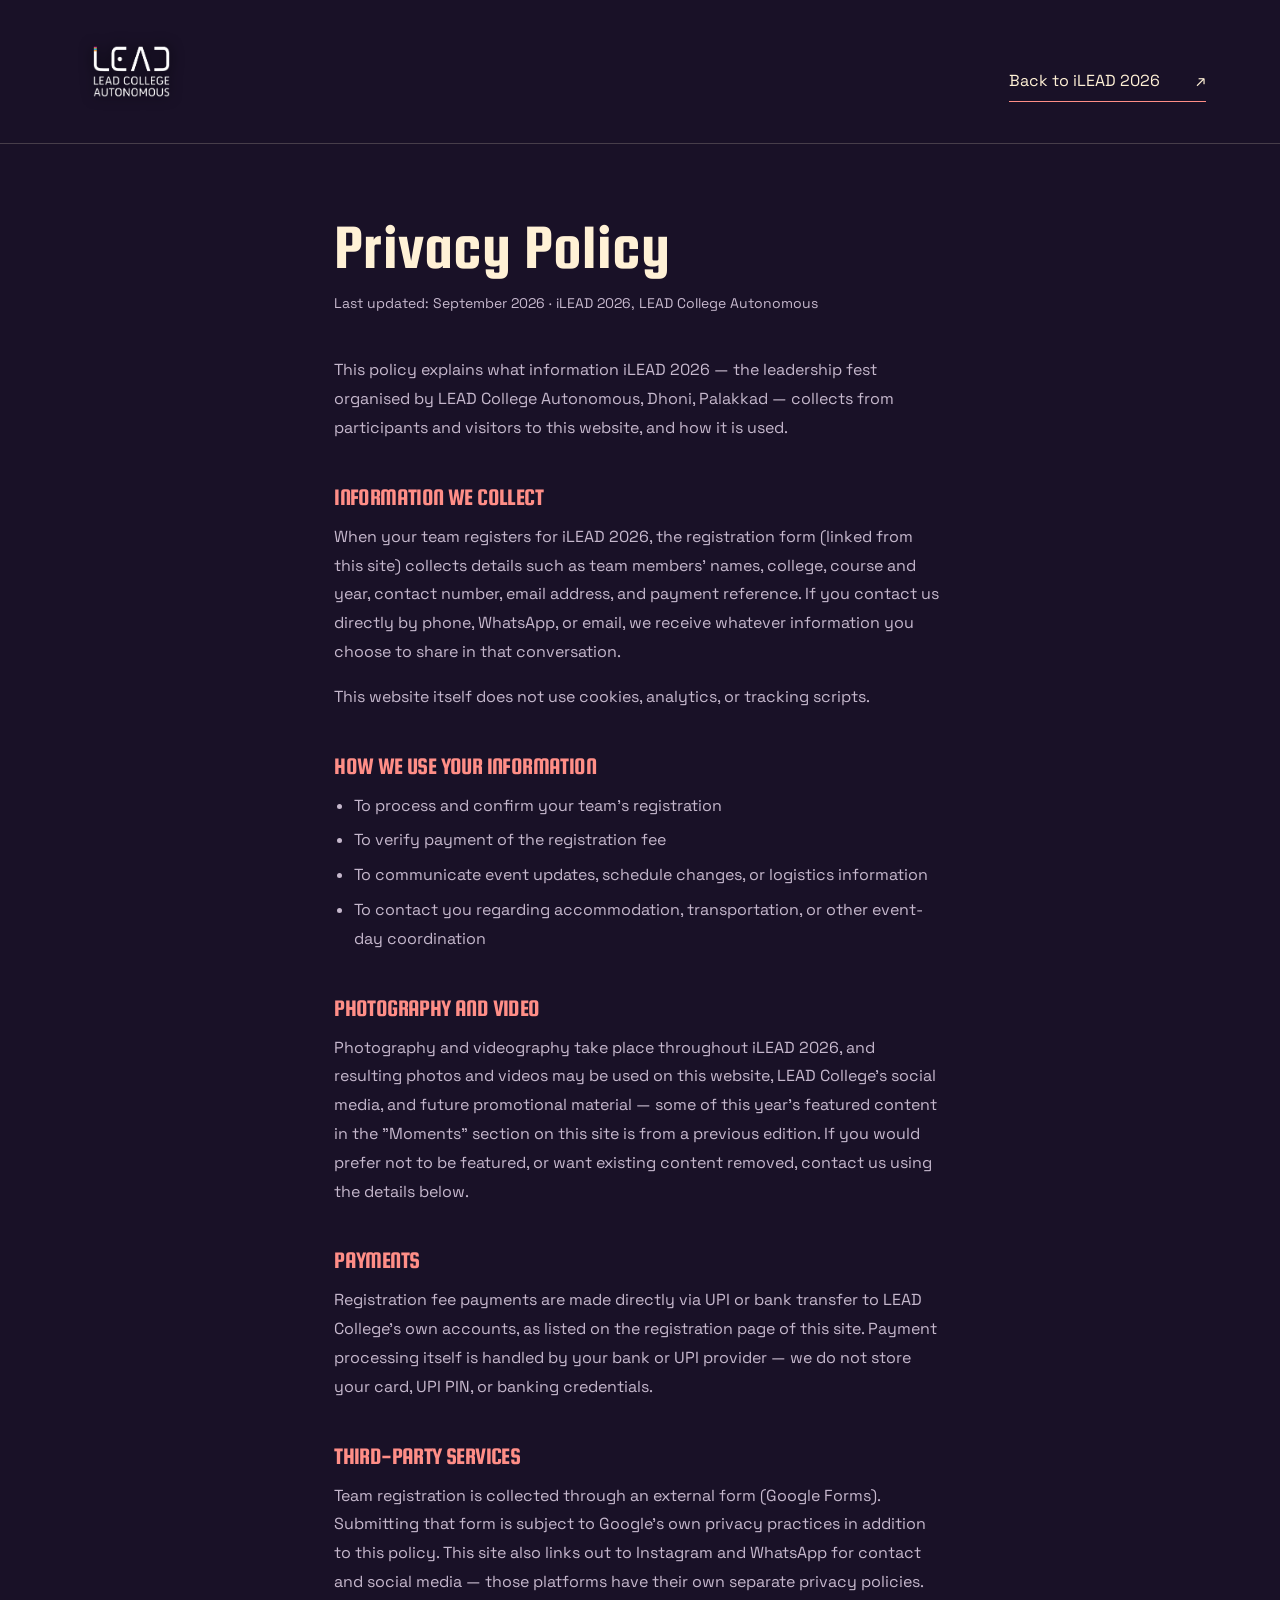
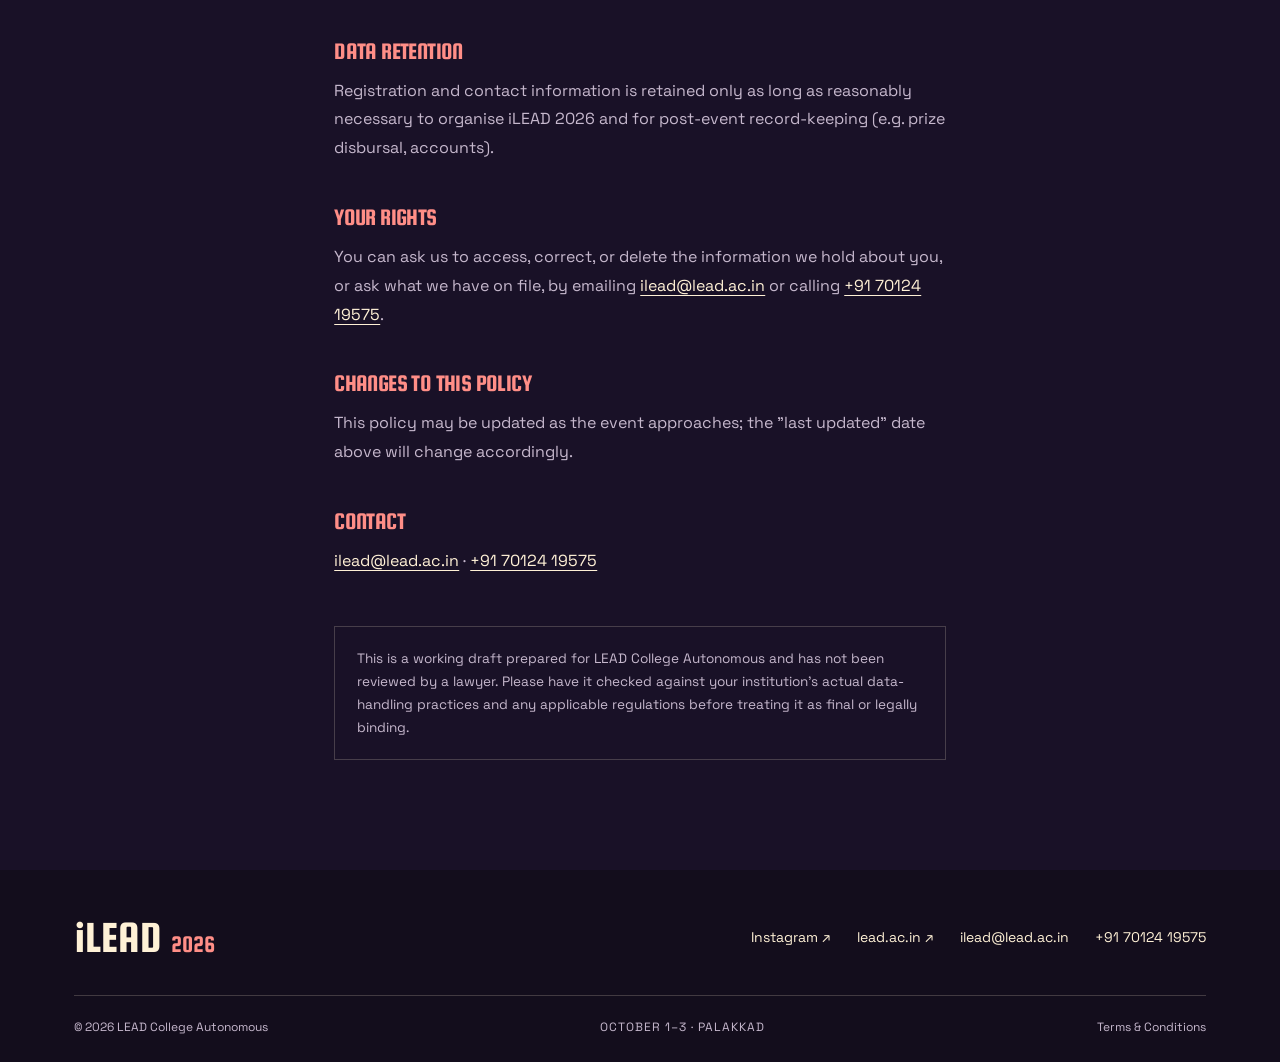
==== privacy-policy.html @ d2811724 "Update site 2026-09-20T08:33:26Z" ====
<!doctype html>
<html lang="en">
<head>
  <meta charset="utf-8">
  <meta name="viewport" content="width=device-width, initial-scale=1">
  <meta name="theme-color" content="#191127">
  <title>Privacy Policy — iLEAD 2026</title>
  <meta name="description" content="Privacy policy for iLEAD 2026, LEAD College Autonomous's leadership fest, October 1–3, 2026.">
  <link rel="icon" type="image/svg+xml" href="data:image/svg+xml,%3Csvg xmlns='http://www.w3.org/2000/svg' viewBox='0 0 64 64'%3E%3Crect width='64' height='64' rx='14' fill='%23191127'/%3E%3Cpath d='M26 26h12v29H26z' fill='%23fff2d6'/%3E%3Ccircle cx='32' cy='15' r='7' fill='%23ff857d'/%3E%3C/svg%3E">
  <link rel="stylesheet" href="styles.css">
</head>
<body>
  <a class="skip-link" href="#main">Skip to content</a>
  <header class="legal-header">
    <a class="college-logo" href="index.html" aria-label="LEAD College Autonomous — back to iLEAD 2026"><img src="assets/lead-white.png" alt="LEAD College Autonomous" width="579" height="449"></a>
    <a class="text-link" href="index.html">Back to iLEAD 2026 <span aria-hidden="true">↗</span></a>
  </header>
  <main id="main" class="legal">
    <h1>Privacy Policy</h1>
    <p class="legal-updated">Last updated: September 2026 · iLEAD 2026, LEAD College Autonomous</p>

    <p>This policy explains what information iLEAD 2026 — the leadership fest organised by LEAD College Autonomous, Dhoni, Palakkad — collects from participants and visitors to this website, and how it is used.</p>

    <h2>Information we collect</h2>
    <p>When your team registers for iLEAD 2026, the registration form (linked from this site) collects details such as team members' names, college, course and year, contact number, email address, and payment reference. If you contact us directly by phone, WhatsApp, or email, we receive whatever information you choose to share in that conversation.</p>
    <p>This website itself does not use cookies, analytics, or tracking scripts.</p>

    <h2>How we use your information</h2>
    <ul>
      <li>To process and confirm your team's registration</li>
      <li>To verify payment of the registration fee</li>
      <li>To communicate event updates, schedule changes, or logistics information</li>
      <li>To contact you regarding accommodation, transportation, or other event-day coordination</li>
    </ul>

    <h2>Photography and video</h2>
    <p>Photography and videography take place throughout iLEAD 2026, and resulting photos and videos may be used on this website, LEAD College's social media, and future promotional material — some of this year's featured content in the "Moments" section on this site is from a previous edition. If you would prefer not to be featured, or want existing content removed, contact us using the details below.</p>

    <h2>Payments</h2>
    <p>Registration fee payments are made directly via UPI or bank transfer to LEAD College's own accounts, as listed on the registration page of this site. Payment processing itself is handled by your bank or UPI provider — we do not store your card, UPI PIN, or banking credentials.</p>

    <h2>Third-party services</h2>
    <p>Team registration is collected through an external form (Google Forms). Submitting that form is subject to Google's own privacy practices in addition to this policy. This site also links out to Instagram and WhatsApp for contact and social media — those platforms have their own separate privacy policies.</p>

    <h2>Data retention</h2>
    <p>Registration and contact information is retained only as long as reasonably necessary to organise iLEAD 2026 and for post-event record-keeping (e.g. prize disbursal, accounts).</p>

    <h2>Your rights</h2>
    <p>You can ask us to access, correct, or delete the information we hold about you, or ask what we have on file, by emailing <a href="mailto:ilead@lead.ac.in">ilead@lead.ac.in</a> or calling <a href="tel:+917012419575">+91 70124 19575</a>.</p>

    <h2>Changes to this policy</h2>
    <p>This policy may be updated as the event approaches; the "last updated" date above will change accordingly.</p>

    <h2>Contact</h2>
    <p><a href="mailto:ilead@lead.ac.in">ilead@lead.ac.in</a> · <a href="tel:+917012419575">+91 70124 19575</a></p>

    <div class="legal-note">This is a working draft prepared for LEAD College Autonomous and has not been reviewed by a lawyer. Please have it checked against your institution's actual data-handling practices and any applicable regulations before treating it as final or legally binding.</div>
  </main>
  <footer class="footer"><div class="footer-top"><a href="index.html" class="footer-wordmark" aria-label="iLEAD back to home">iLEAD <span>2026</span></a><div><a href="https://www.instagram.com/lead_college_official?stkn=MWVzd3Bpbml3MWpnZA==" target="_blank" rel="noopener noreferrer">Instagram ↗</a><a href="https://lead.ac.in" target="_blank" rel="noopener noreferrer">lead.ac.in ↗</a><a href="mailto:ilead@lead.ac.in">ilead@lead.ac.in</a><a href="tel:+917012419575">+91 70124 19575</a></div></div><div class="footer-bottom"><span>© 2026 LEAD College Autonomous</span><span>OCTOBER 1–3 · PALAKKAD</span><a href="terms.html">Terms &amp; Conditions</a></div></footer>
</body>
</html>
---- styles.css ----
@font-face{font-family:'Squada One';src:url('assets/squada-one.woff') format('woff');font-weight:400;font-style:normal;font-display:swap}
@font-face{font-family:'Space Grotesk';src:url('assets/space-grotesk-400.woff') format('woff');font-weight:400 500;font-style:normal;font-display:swap}
@font-face{font-family:'Space Grotesk';src:url('assets/space-grotesk-700.woff') format('woff');font-weight:600 700;font-style:normal;font-display:swap}
:root{--ink:#191127;--dark:#17101f;--cream:#fff1d6;--coral:#ff8e87;--pink:#f57bb5;--muted:#c6b8cd;--line:rgba(255,241,214,.2);--heading:'Squada One','Arial Narrow',sans-serif;--body:'Space Grotesk',Arial,sans-serif}
*{box-sizing:border-box}html{scroll-behavior:smooth;scroll-padding-top:110px}body{margin:0;background:var(--ink);color:var(--cream);font-family:var(--body);font-size:1rem;line-height:1.55}a{color:inherit;text-decoration:none}button{font:inherit}a,button{-webkit-tap-highlight-color:transparent}button,a{touch-action:manipulation}img{display:block;max-width:100%;height:auto}h1,h2,h3,p,figure{margin:0}h2,h3{font-family:var(--heading);font-weight:400;line-height:1}h2{font-size:clamp(3.6rem,6.5vw,6.5rem);letter-spacing:-.025em;text-transform:uppercase}h2 em{font-style:normal;color:var(--coral)}p{max-width:65ch}a:focus-visible,button:focus-visible{outline:3px solid var(--cream);outline-offset:6px}.skip-link{position:fixed;top:-100px;left:20px;z-index:100;background:var(--cream);color:var(--ink);padding:12px 18px}.skip-link:focus{top:10px}.section-pad{padding:90px max(5.8vw,24px)}section[id]{scroll-margin-top:100px}.eyebrow,.section-kicker{font-size:.875rem;letter-spacing:.13em;text-transform:uppercase}.section-kicker{display:flex;justify-content:space-between;gap:20px;color:var(--muted);margin-bottom:50px}.button{display:inline-flex;align-items:center;justify-content:space-between;gap:40px;min-height:56px;padding:16px 25px;font-weight:600;font-size:1rem;transition:transform .2s,background .2s;border:1px solid transparent}.button:hover{transform:translateY(-3px)}.button span{font-size:1.4rem;line-height:1}.button-cream{background:var(--cream);color:var(--ink)}.button-cream:hover{background:#fff}.button-outline{border-color:var(--line)}.button-outline:hover{background:var(--cream);color:var(--ink)}.button-dark{background:var(--ink);color:var(--cream)}.button-dark:hover{background:#30203f}
.site-header{height:106px;padding:0 4.3vw;display:flex;align-items:center;justify-content:space-between;gap:28px;position:absolute;top:0;left:0;right:0;z-index:20;border-bottom:1px solid rgba(255,255,255,.2);background:linear-gradient(#171026bb,#17102620)}.college-logo{width:115px;flex-shrink:0}.college-logo img{width:100%;height:95px;object-fit:contain}.desktop-nav{display:flex;align-items:center;gap:32px;font-size:.925rem}.desktop-nav a{transition:color .2s}.desktop-nav a:hover{color:var(--coral)}.header-cta{font-size:.925rem;padding:12px 20px;border:1px solid var(--cream);display:flex;gap:28px;align-items:center}.header-cta:hover{background:var(--cream);color:var(--ink)}.menu-toggle{display:none}.mobile-nav[hidden]{display:none}
.hero{position:relative;min-height:max(860px,100svh);height:auto;isolation:isolate;overflow:hidden;background:#4d304c}.hero-art{position:absolute;inset:-2%;z-index:-3;background:url('assets/campus-sunset.webp') center 55%/cover no-repeat;transform:translate3d(var(--pointer-x,0px),var(--pointer-y,0px),0) scale(1.03);transition:transform 1.2s ease-out;will-change:transform}.hero-shade{position:absolute;inset:0;z-index:-2;background:linear-gradient(90deg,rgba(32,16,41,.63) 0%,rgba(31,14,34,.25) 54%,rgba(31,14,34,.02) 85%),linear-gradient(0deg,#191127f5 0%,#19112730 33%,#19112710 72%,#191127a8 100%)}.hero-inner{min-height:max(860px,100svh);padding:141px 5.8vw 75px;display:flex;flex-direction:column}.hero-topline{display:flex;justify-content:space-between;align-items:center;gap:25px;font-size:.8rem;letter-spacing:.12em}.date-chip{border:1px solid rgba(255,241,214,.65);padding:9px 15px;font-size:.875rem;white-space:nowrap}.hero-title-wrap{margin-top:28px;width:max-content;max-width:100%;position:relative}.hero-title-wrap>.eyebrow{letter-spacing:.28em;font-size:1rem;margin-bottom:12px}.hero h1{display:flex;flex-direction:column;position:relative;width:fit-content;line-height:.79;font-family:var(--heading);font-weight:400;letter-spacing:-.025em;padding-bottom:5px}.ilead-word{font-size:clamp(9rem,19.2vw,19rem);display:block;background:linear-gradient(#fff9dc 22%,#ffe2b8 69%,#febbc1);background-clip:text;color:transparent;filter:drop-shadow(3px 7px 0 #53285160);line-height:.92}.year{font-size:clamp(4.7rem,9.4vw,9.5rem);align-self:flex-end;color:var(--pink);font-style:italic;-webkit-text-stroke:1px var(--cream);text-shadow:4px 6px 0 #2f163e;letter-spacing:-.01em;margin-top:-.02em;line-height:.92;padding-right:15px}.hero-tagline{font-size:clamp(1.4rem,2.35vw,2.2rem);margin-top:18px;letter-spacing:-.03em}.hero-bottom{margin-top:auto;display:flex;align-items:flex-end;justify-content:space-between;gap:30px;padding-top:30px}.hero-intro{color:#eadfe7;font-size:1.05rem;line-height:1.6;margin-bottom:23px}.location-stamp{display:flex;gap:16px;align-items:center;padding-bottom:8px}.crosshair{font-size:3rem;color:var(--coral);line-height:1}.location-stamp div{display:flex;flex-direction:column}.location-stamp span:not(.crosshair){font-size:.75rem;letter-spacing:.15em;color:var(--coral);margin-bottom:6px}.location-stamp strong{font-family:var(--heading);font-size:1.45rem;letter-spacing:.06em}.location-stamp small{font-size:.875rem;color:var(--muted)}.hero-caption{position:absolute;bottom:25px;right:5.8vw;font-size:.75rem;letter-spacing:.17em;color:#d0c0cf}.festival-strip{background:var(--coral);color:var(--ink);overflow:hidden;padding:20px 0}.festival-strip>div{display:flex;justify-content:space-around;align-items:center;gap:24px;width:100%;min-width:1000px;font-family:var(--heading);font-size:1.45rem;line-height:1;letter-spacing:.03em;padding:0 30px}.strip-star{font-size:1.5rem}
.intro{background:var(--ink)}.intro-layout{display:grid;grid-template-columns:1.1fr 1fr;gap:7vw;align-items:center}.intro-copy{font-size:1.15rem;color:#d8cadb}.intro-copy p+p{margin-top:23px;color:var(--coral)}.stats{display:grid;grid-template-columns:repeat(3,1fr);margin-top:58px;border-top:1px solid var(--line);padding-top:40px}.stats>div{display:flex;flex-direction:column;border-right:1px solid var(--line);padding-left:4vw}.stats>div:first-child{padding-left:0}.stats>div:last-child{border:0}.stats strong{font-family:var(--heading);font-size:clamp(4rem,6.6vw,6.4rem);line-height:1.1}.stats strong span{color:var(--coral)}.stats>div>span{font-size:.8rem;letter-spacing:.12em;color:var(--muted);margin-top:9px}.experience{background:#21162e;border-top:1px solid var(--line)}.section-heading{display:flex;justify-content:space-between;align-items:flex-end;margin-bottom:45px;gap:30px}.section-heading>p{font-size:1.1rem;color:#d8cadb;padding-bottom:8px}.crew-art{position:relative;height:420px;overflow:hidden;background:#44304a}.crew-art:after{content:'';position:absolute;inset:40% 0 0;background:linear-gradient(transparent,#17101fc9)}.crew-art img{width:100%;height:100%;object-fit:cover;object-position:50% 47%}.crew-art figcaption{position:absolute;left:32px;bottom:28px;font-family:var(--heading);font-size:clamp(1.5rem,3vw,2.75rem);letter-spacing:.015em;z-index:1;max-width:80%}.art-label{position:absolute;right:22px;top:22px;font-size:.8rem;letter-spacing:.1em;border:1px solid #fff1d670;padding:7px 12px;z-index:1;background:#19112770}.experience-grid{display:grid;grid-template-columns:repeat(4,1fr)}.experience-grid article{padding:28px 24px 12px;border-right:1px solid var(--line);display:flex;flex-direction:column;align-items:flex-start}.experience-grid article:first-child{padding-left:0}.experience-grid article:last-child{padding-right:0;border:0}.event-no{font-family:var(--heading);font-size:1.65rem;color:var(--coral);margin-bottom:25px}.event-tag{font-size:.75rem;letter-spacing:.08em;color:var(--muted);display:block;min-height:36px}.experience-grid h3{font-size:clamp(2rem,2.6vw,3rem);text-transform:uppercase;margin:8px 0 19px}.experience-grid p{font-size:1rem;color:var(--muted)}
.prizes{background:var(--cream);color:var(--ink);position:relative;overflow:hidden}.prizes .section-kicker{color:#725967}.prize-top{display:flex;align-items:center;justify-content:space-between;gap:30px;margin-bottom:40px}.prize-top h2{font-size:clamp(6rem,14vw,13.5rem);line-height:1.05;color:var(--ink);white-space:nowrap}.prize-top h2 .rupee{font-size:.55em;vertical-align:15%;font-family:var(--body)}.prize-top h2 span:last-child{font-size:.6em}.prize-top>p{font-size:1.3rem;line-height:1.6}.prize-top>p em{font-style:normal;color:#915469}.prize-grid{display:grid;grid-template-columns:repeat(3,1fr);border-top:1px solid #19112740}.prize-grid>div{display:flex;flex-direction:column;border-right:1px solid #19112740;padding:28px 0 0 35px}.prize-grid>div:first-child{padding-left:0}.prize-grid>div:last-child{border:0}.prize-grid>div>span{font-size:.8rem;letter-spacing:.11em;color:#684d60}.prize-grid strong{font-family:var(--heading);font-size:clamp(2.1rem,3.6vw,3.7rem);line-height:1.4}.first-prize strong{color:#ad3e68}.prize-tiers{margin-top:32px;padding-top:28px;border-top:1px solid #19112740}.prize-tiers .eyebrow{font-size:.8rem;letter-spacing:.11em;color:#684d60;margin:0 0 16px}.prize-tiers ul{list-style:none;margin:0;padding:0;display:flex;flex-wrap:wrap;gap:16px 44px}.prize-tiers li{display:flex;align-items:baseline;gap:10px}.prize-tiers li strong{font-family:var(--heading);font-size:1.6rem;color:#ad3e68}.prize-tiers li span{font-size:.95rem;color:#5c4655}.prize-tiers-total{margin-top:20px;padding-top:18px;border-top:1px dashed #19112740;display:flex;align-items:baseline;gap:12px}.prize-tiers-total span{font-size:.8rem;letter-spacing:.11em;color:#684d60;text-transform:uppercase}.prize-tiers-total strong{font-family:var(--heading);font-size:2rem;color:var(--ink)}.winners .section-heading{margin-bottom:35px}.winners-years{display:flex;gap:10px;margin-bottom:24px}.winners-year{font:inherit;background:none;border:1px solid var(--line);color:var(--muted);padding:8px 20px;border-radius:999px;cursor:pointer;font-size:.8rem;letter-spacing:.1em;text-transform:uppercase;transition:background .2s ease,color .2s ease,border-color .2s ease}.winners-year:hover{border-color:var(--coral);color:var(--cream)}.winners-year.is-active{background:var(--coral);border-color:var(--coral);color:var(--ink)}.winners-track{display:flex;overflow-x:auto;scroll-snap-type:x mandatory;-webkit-overflow-scrolling:touch;border-top:1px solid var(--line);scrollbar-width:none}.winners-track::-webkit-scrollbar{display:none}.winners-panel{flex:0 0 100%;scroll-snap-align:start;min-width:0}.winners-table{width:100%;border-collapse:collapse;min-width:560px}.winners-table th{text-align:left;font-size:.8rem;letter-spacing:.11em;color:var(--muted);text-transform:uppercase;padding:14px 20px;border-bottom:1px solid var(--line)}.winners-table td{padding:18px 20px;border-bottom:1px solid var(--line);font-size:1.05rem}.winners-table td:first-child{white-space:nowrap;display:flex;align-items:center;gap:10px}.medal{font-size:1.3rem;line-height:1}.winners-table tbody tr:hover{background:#ffffff0a}
.participate-layout{display:grid;grid-template-columns:1.2fr 1fr;gap:7vw;align-items:center}.participate-layout>div>p{color:var(--muted);margin-top:28px;font-size:1.05rem}.text-link{display:inline-flex;gap:36px;margin-top:28px;padding-bottom:8px;border-bottom:1px solid var(--coral);color:var(--cream)}.text-link:hover{color:var(--coral)}.eligibility{border:1px solid #80506f;padding:30px}.eligibility .eyebrow{margin-top:0;color:var(--coral);font-size:.8rem;margin-bottom:22px}.eligibility>div:not(.team-count){display:flex;align-items:center;justify-content:space-between;padding:20px 0;border-top:1px solid var(--line);gap:20px}.eligibility strong{font-weight:400;color:var(--coral)}.team-count{display:flex;align-items:center;gap:28px;margin-top:10px;padding-top:15px;border-top:1px solid var(--line)}.team-count strong{font-family:var(--heading);font-size:5rem;line-height:1;color:var(--cream)}.team-count span{font-size:.8rem;letter-spacing:.1em;color:var(--muted)}
.venue{display:grid;grid-template-columns:1fr 1fr;background:#2b1c36}.venue-photo{height:660px;position:relative;overflow:hidden}.venue-photo img{width:100%;height:100%;object-fit:cover;object-position:50% 43%}.venue-photo>span{position:absolute;bottom:28px;left:30px;background:var(--ink);color:var(--cream);font-size:.75rem;letter-spacing:.15em;padding:9px 15px}.venue-copy{padding:65px 5.8vw;display:flex;flex-direction:column;align-items:flex-start;justify-content:center}.venue-copy>.section-kicker{margin-bottom:35px}.venue-name{font-size:1.25rem;margin-top:25px}.venue-name span{font-size:.875rem;color:var(--muted)}.venue-copy>p:not(.venue-name):not(.section-kicker){color:var(--muted);margin-top:10px}.venue-date{display:flex;gap:22px;align-items:center;margin:28px 0}.venue-date strong{font-family:var(--heading);font-size:3rem;line-height:1}.venue-date span{font-size:.8rem;line-height:1.35;letter-spacing:.08em;color:var(--coral)}
.registration{background:linear-gradient(115deg,#ffb08c 0%,#ff9791 45%,#e893c0 100%);color:var(--ink);display:flex;align-items:center;justify-content:space-between;position:relative;overflow:hidden}.registration .eyebrow{margin-bottom:25px}.registration h2{font-size:clamp(4rem,7.8vw,8rem);position:relative;z-index:1}.registration h2 em{color:#683148}.registration p:not(.eyebrow){margin:27px 0;font-size:1.1rem;position:relative;z-index:1}.registration .button{position:relative;z-index:1}.registration-mark{font-family:var(--heading);font-size:33rem;line-height:.8;letter-spacing:-.06em;position:absolute;right:8vw;bottom:-20px;opacity:.13;transform:rotate(8deg);pointer-events:none}.registration-mark span{font-size:.23em;position:absolute;bottom:35px;left:60px;letter-spacing:-.025em;transform:rotate(-8deg);color:var(--ink)}.footer{padding:45px 5.8vw 25px;background:#130d1c}.footer-top{display:flex;justify-content:space-between;gap:30px;align-items:center;padding-bottom:35px;border-bottom:1px solid var(--line)}.footer-wordmark{font-family:var(--heading);font-size:2.8rem;line-height:1}.footer-wordmark span{color:var(--coral);font-size:1.5rem}.footer-top>div{display:flex;gap:28px;font-size:.875rem}.footer-top a:hover,.footer-bottom a:hover{color:var(--coral)}.footer-bottom{display:flex;justify-content:space-between;gap:25px;font-size:.75rem;color:var(--muted);margin-top:22px}.footer-bottom>span:nth-child(2){letter-spacing:.08em}
@media(min-width:1500px){.section-pad{padding-left:max(5.8vw,calc((100vw - 1350px)/2));padding-right:max(5.8vw,calc((100vw - 1350px)/2))}}
@media(max-width:1100px){.desktop-nav{gap:20px}.hero{min-height:800px}.hero-inner{min-height:800px}.hero-title-wrap{margin-top:65px}.site-header{gap:18px}.experience-grid article{padding-left:18px;padding-right:18px}.venue-photo{height:640px}.venue-copy{padding:50px 40px}.prize-top>p{font-size:1.1rem}}
@media(max-width:800px){.section-pad{padding:65px 25px}.section-kicker{margin-bottom:35px;font-size:.75rem}.section-kicker>span:last-child{font-size:.75rem}.site-header{height:86px;padding:0 22px}.college-logo{width:93px}.college-logo img{height:78px}.desktop-nav{display:none}.header-cta{margin-left:auto;font-size:.875rem;padding:10px 16px;gap:20px}.menu-toggle{display:flex;width:42px;height:44px;flex-direction:column;justify-content:center;align-items:center;gap:6px;background:none;color:var(--cream);border:0;padding:8px}.menu-toggle span{height:2px;width:23px;background:currentColor;transition:transform .2s}.menu-toggle[aria-expanded=true] span:first-child{transform:translateY(4px) rotate(45deg)}.menu-toggle[aria-expanded=true] span:last-child{transform:translateY(-4px) rotate(-45deg)}.mobile-nav{display:flex;flex-direction:column;position:absolute;top:86px;left:0;right:0;background:#191127fa;padding:16px 25px 24px;border-bottom:1px solid var(--line)}.mobile-nav a{padding:13px 0;font-size:1.1rem;border-bottom:1px solid var(--line)}.mobile-nav a:last-child{border:0;color:var(--coral)}.hero{height:auto;min-height:860px}.hero-inner{padding:116px 25px 58px;min-height:860px}.hero-topline{font-size:.75rem;gap:12px;align-items:flex-start}.hero-topline>span:first-child{max-width:210px}.date-chip{font-size:.75rem;padding:7px 10px;letter-spacing:.07em}.hero-title-wrap{margin-top:47px}.hero-title-wrap>.eyebrow{font-size:.8rem}.ilead-word{font-size:25vw}.year{font-size:12vw}.hero-tagline{font-size:1.6rem}.hero-art{background-position:59% 50%}.hero-shade{background:linear-gradient(0deg,#191127 0%,#19112775 30%,#1911270d 70%,#1911279e 100%),linear-gradient(90deg,#24122f70,transparent)}.hero-bottom{gap:18px}.hero-intro{font-size:1rem}.location-stamp{gap:8px}.location-stamp strong{font-size:1.1rem}.crosshair{font-size:2.5rem}.location-stamp small{font-size:.75rem}.hero-caption{right:25px;font-size:.75rem;bottom:20px}.intro-layout{gap:35px;grid-template-columns:1fr 1fr}.intro-copy{font-size:1rem}.stats strong{font-size:3.8rem}.stats>div>span{font-size:.75rem;letter-spacing:.07em}.section-heading>p{font-size:1rem}.crew-art{height:370px}.experience-grid{grid-template-columns:repeat(2,1fr)}.experience-grid article{padding:26px 24px 30px;border-bottom:1px solid var(--line)}.experience-grid article:nth-child(2){border-right:0}.experience-grid article:nth-child(3){padding-left:0;border-bottom:0}.experience-grid article:last-child{padding-left:24px}.experience-grid h3{font-size:2.5rem}.event-no{margin-bottom:15px}.event-tag{min-height:0}.prize-top{align-items:flex-start;flex-direction:column;gap:12px}.prize-top h2{font-size:7.5rem}.prize-top>p{font-size:1rem}.prize-grid>div{padding-left:18px}.prize-grid strong{font-size:2.5rem}.prize-grid>div>span{font-size:.75rem;letter-spacing:.06em}.participate-layout{gap:30px;grid-template-columns:1fr 1fr}.participate h2{font-size:3.5rem}.eligibility{padding:22px}.eligibility>div:not(.team-count){flex-direction:column;align-items:flex-start;gap:5px}.venue{grid-template-columns:1fr 1fr}.venue-photo{height:620px}.venue-copy{padding:40px 27px}.venue-copy h2{font-size:3.5rem}.venue-name{font-size:1.1rem}.venue-copy .button{padding:14px 18px;gap:20px}.registration-mark{right:2vw;font-size:28rem}.footer-top{align-items:flex-start}.footer-top>div{flex-direction:column;gap:12px}.footer-bottom{flex-wrap:wrap}.footer-bottom>span:nth-child(2){display:none}}
@media(max-width:520px){h2{font-size:3.6rem}.section-kicker>span:last-child{display:none}.hero{height:auto;min-height:850px}.hero-inner{min-height:850px}.hero-title-wrap{margin-top:50px}.hero-topline>span:first-child{max-width:155px;font-size:.75rem}.hero-topline .date-chip{font-size:.75rem}.hero h1{max-width:100%}.ilead-word{font-size:27vw}.year{font-size:16vw}.hero-title-wrap>.eyebrow{font-size:.75rem;letter-spacing:.2em}.hero-tagline{font-size:1.4rem;margin-top:16px}.hero-art{background-position:59% 56%}.hero-bottom{flex-direction:column;align-items:flex-start;gap:25px}.hero-intro{max-width:260px;line-height:1.5;margin-bottom:18px}.hero-bottom .button{min-height:52px;padding:12px 20px}.location-stamp{border-top:1px solid var(--line);width:100%;padding-top:20px}.location-stamp div{display:grid;grid-template-columns:auto auto;column-gap:14px;align-items:center}.location-stamp span:not(.crosshair){grid-column:1 / -1;font-size:.75rem;margin-bottom:3px}.location-stamp strong{font-size:1.05rem}.location-stamp small{font-size:.75rem}.crosshair{font-size:2rem}.hero-caption{font-size:.75rem}.festival-strip{padding:18px 0}.festival-strip>div{font-size:1.25rem}.intro-layout{grid-template-columns:1fr;gap:28px}.stats{padding-top:25px;margin-top:35px;gap:10px}.stats>div{padding-left:10px}.stats strong{font-size:3.4rem}.stats>div>span{font-size:.75rem;line-height:1.5;max-width:95px}.section-heading{align-items:flex-start;flex-direction:column;gap:20px}.crew-art{height:340px;margin-left:-25px;margin-right:-25px}.crew-art img{object-position:49% 50%}.crew-art figcaption{left:25px;font-size:1.75rem;max-width:75%;bottom:24px;line-height:1.1}.art-label{font-size:.75rem;right:18px;top:18px}.experience-grid article{padding-left:18px;padding-right:16px}.experience-grid article:last-child{padding-left:18px}.experience-grid h3{font-size:2.15rem}.event-tag{font-size:.75rem;letter-spacing:.03em;min-height:32px}.experience-grid p{font-size:.925rem}.prize-top h2{font-size:6.5rem}.prize-grid{grid-template-columns:1fr}.prize-grid>div,.prize-grid>div:first-child{padding:20px 0;border-right:0;border-bottom:1px solid #19112740;flex-direction:row;align-items:center;gap:15px;justify-content:space-between}.prize-grid>div:last-child{padding-bottom:0}.prize-grid strong{font-size:2.35rem}.prize-grid>div>span{font-size:.75rem}.participate-layout{grid-template-columns:1fr;gap:40px}.eligibility>div:not(.team-count){flex-direction:row;align-items:center}.venue{grid-template-columns:1fr}.venue-photo{height:430px}.venue-copy{padding:50px 25px}.venue-copy h2{font-size:4rem}.venue-name{font-size:1.2rem}.registration h2{font-size:3.85rem}.registration .button{gap:22px;padding:15px 20px;font-size:.95rem}.registration-mark{font-size:25rem;right:-35px;bottom:-30px;opacity:.07}.footer{padding:35px 25px 25px}.footer-wordmark{font-size:2.4rem}.footer-wordmark span{display:block;margin-top:8px;font-size:1.25rem}.footer-top>div{font-size:.8rem}.footer-bottom{font-size:.75rem}.footer-bottom>span:first-child{max-width:210px}.footer-bottom>a{margin-left:auto}}
@media(prefers-reduced-motion:reduce){html{scroll-behavior:auto}*,*::before,*::after{animation:none!important;transition:none!important}.hero-art{transform:none;will-change:auto}}

/* Guest portraits and layered festival artwork. */
.desktop-nav{gap:25px;font-size:.875rem}.header-cta{white-space:nowrap}.stats strong,.team-count strong,.venue-date strong,.prize-grid strong,.location-stamp strong{font-weight:400}
.hero-inner{position:relative;z-index:2;pointer-events:none}.hero-inner a{pointer-events:auto}.hero-topline{position:relative;z-index:3}.hero:after{content:'';position:absolute;inset:auto 0 0;height:260px;background:linear-gradient(transparent,#191127df);z-index:1;pointer-events:none}.hero-title-wrap{max-width:85%}.ilead-word{font-size:clamp(9rem,18vw,18rem)}.year{font-size:clamp(4.7rem,8.7vw,8.7rem)}.location-stamp{background:#191127a8;padding:13px 18px;border-left:2px solid var(--coral);backdrop-filter:blur(8px)}.hero-controls{position:absolute;bottom:20px;left:5.8vw;right:5.8vw;display:flex;align-items:center;justify-content:space-between;gap:20px;z-index:4}.motion-toggle{display:inline-flex;gap:9px;align-items:center;background:#191127b3;border:1px solid var(--line);color:var(--cream);font-family:var(--body);font-size:.875rem;padding:8px 13px;min-height:42px;cursor:pointer}.motion-toggle[hidden]{display:none}.motion-toggle:hover{border-color:var(--coral)}.motion-icon{color:var(--coral);min-width:14px}.guest-jump{font-size:.875rem;padding:10px 0}.guest-jump span{color:var(--coral);margin-left:10px}
.guests{background:#160f23;overflow:hidden}.guests>.section-kicker{color:#c4b2cf}.guest-heading-note{display:flex;align-items:center;gap:22px}.guest-heading-note p{font-size:1rem;color:var(--muted)}.sound-bars{display:flex;align-items:center;gap:5px;height:43px;flex-shrink:0}.sound-bars i{display:block;width:4px;height:40%;background:var(--coral);transform-origin:center;animation-duration:.9s;animation-iteration-count:infinite;animation-direction:alternate;animation-timing-function:ease-in-out}.sound-bars i:nth-child(2n){height:70%;animation-delay:-.4s}.sound-bars i:nth-child(3n){height:100%;animation-delay:-.7s}.guest-grid{display:grid;grid-template-columns:1fr 1fr;gap:36px;perspective:1600px}.guest-card{min-width:0}[data-depth]{transform:perspective(1100px) rotateX(var(--tilt-x,0deg)) rotateY(var(--tilt-y,0deg));transition:transform .5s cubic-bezier(.2,.7,.2,1);transform-style:preserve-3d}.guest-visual{height:580px;position:relative;overflow:hidden;border:1px solid #9f64974d;background:#1b101d}.guest-visual>img{width:100%;height:100%;object-fit:cover;object-position:50% 5%;transform:scale(1.025);transition:transform .8s ease}.guest-wash{position:absolute;inset:0;background:linear-gradient(0deg,#120b23 0%,#20132d8c 18%,transparent 55%),linear-gradient(130deg,#513f631c,transparent 65%,#ee589f30);pointer-events:none}.guest-index{position:absolute;top:25px;left:25px;font-size:.75rem;letter-spacing:.1em;padding:8px 12px;border:1px solid #fff1d67d;background:#1911278c}.guest-name{position:absolute;left:30px;right:24px;bottom:27px;transform:translateZ(30px)}.guest-name p{font-size:.75rem;letter-spacing:.11em;color:#fff0dc;margin-bottom:8px}.guest-name h3{font-size:clamp(3.5rem,7.5vw,7rem);letter-spacing:-.015em;font-weight:400;line-height:1}.fejo-card .guest-name h3{color:#b6c9ff}.sanaah-card .guest-name h3{color:#ffada4}.guest-caption{display:flex;align-items:center;justify-content:space-between;padding-top:16px;font-size:.75rem;letter-spacing:.1em;color:var(--muted)}.guest-caption span:first-child{color:var(--cream)}
.motion-enabled .guests.motion-visible .sound-bars i{animation-name:music-pulse}.motion-enabled .guest-card:hover .guest-visual>img{transform:scale(1.06)}.motion-enabled .hero-title-wrap{animation:title-arrive 1s cubic-bezier(.16,1,.3,1) both}.motion-enabled .hero-title-wrap .year{animation:year-arrive 1.3s cubic-bezier(.16,1,.3,1) both}.motion-enabled .crew-art>img{transform:scale(1.03) translateY(var(--art-depth,0px));transition:transform .6s ease-out}.motion-paused .hero-art,.motion-paused .guest-card,.motion-paused .crew-art>img{transform:none!important}.motion-paused *, .motion-paused *:before,.motion-paused *:after{animation-play-state:paused!important}
@keyframes music-pulse{from{transform:scaleY(.45)}to{transform:scaleY(1)}}@keyframes title-arrive{from{opacity:0;transform:translateY(24px)}to{opacity:1;transform:translateY(0)}}@keyframes year-arrive{from{opacity:0;transform:translateX(-20px)}to{opacity:1;transform:translateX(0)}}
@media(min-width:801px) and (max-width:1000px){.desktop-nav{display:none}.header-cta{margin-left:auto}.menu-toggle{display:flex;width:42px;height:44px;flex-direction:column;justify-content:center;align-items:center;gap:6px;background:none;color:var(--cream);border:0;padding:8px}.menu-toggle span{height:2px;width:23px;background:currentColor}.menu-toggle[aria-expanded=true] span:first-child{transform:translateY(4px) rotate(45deg)}.menu-toggle[aria-expanded=true] span:last-child{transform:translateY(-4px) rotate(-45deg)}.mobile-nav{display:flex;flex-direction:column;position:absolute;top:106px;left:0;right:0;background:#191127fa;padding:16px 25px 24px}.mobile-nav a{padding:13px 0;font-size:1.1rem;border-bottom:1px solid var(--line)}.mobile-nav a:last-child{border:0;color:var(--coral)}}
@media(max-width:1000px){.guest-visual{height:490px}.guest-name{left:22px;right:18px;bottom:25px}.guest-grid{gap:24px}.guest-name h3{font-size:5.5vw}.guest-name p{letter-spacing:.05em}.guest-index{left:20px;top:20px}}
@media(max-width:800px){.hero-title-wrap{max-width:100%;margin-top:38px}.ilead-word{font-size:25vw}.year{font-size:12vw}.hero-controls{left:25px;right:25px;bottom:16px}.hero-inner{padding-bottom:87px}.location-stamp{display:none}.hero-bottom>div:first-child{position:relative;max-width:48%;padding:12px;background:#19112780}.hero-bottom .button{gap:20px;padding:15px 20px}.hero-intro{font-size:.95rem}.guest-visual{height:460px}.guest-grid{gap:20px}.guest-name h3{font-size:3.2rem}.guest-name p{max-width:220px;line-height:1.6}.guest-index{font-size:.75rem;left:15px;top:15px;letter-spacing:.05em;padding:7px 9px}.guest-heading-note{gap:20px}.guest-caption{font-size:.75rem;letter-spacing:.04em}.sound-bars{gap:4px}.sound-bars i{width:3px}}
@media(max-width:520px){.hero,.hero-inner{min-height:980px}.hero-title-wrap{margin-top:35px}.ilead-word{font-size:27vw}.year{font-size:16vw}.hero-bottom{gap:25px}.hero-bottom>div:first-child{max-width:none;background:none;padding:0}.hero-intro{font-size:1rem;max-width:100%;padding-right:10px}.hero-controls{left:25px;right:25px;gap:12px}.hero-inner{padding-bottom:88px}.motion-toggle,.guest-jump{font-size:.875rem}.motion-toggle{padding:7px 10px}.guest-jump{max-width:150px;text-align:right}.guest-grid{grid-template-columns:1fr;gap:38px}.guest-visual{height:auto;aspect-ratio:4/5}.guest-name h3{font-size:clamp(3rem,14vw,4.5rem)}.guest-name p{max-width:none}.guest-heading-note{align-items:center}.guest-caption{font-size:.75rem}.hero-topline{flex-wrap:wrap}.hero-topline>span:first-child{max-width:155px;letter-spacing:.07em}.hero-title-wrap>.eyebrow{letter-spacing:.14em}.location-stamp{display:none}}
@media(prefers-reduced-motion:reduce){.hero-art,.guest-card,.crew-art>img{transform:none!important}.guest-visual>img{transition:none}.hero-title-wrap,.year{opacity:1!important;animation:none!important}}

/* Current brochure details and the Fejo–Adarsh guest portrait. */
.duo-card .guest-visual>img{object-position:50% 59%}.duo-card .guest-name h3{font-size:clamp(3rem,5.6vw,5.4rem)}.duo-card .guest-name h3 span{display:block}.duo-card .guest-name p{max-width:31ch;line-height:1.6}.duo-card .guest-index{background:#191127dc;color:var(--cream);border-color:#191127}.prize-footnote{margin-top:34px;border-top:1px solid #19112730;padding-top:22px;display:flex;align-items:center;justify-content:space-between;gap:25px}.prize-footnote strong{font-size:1.05rem;font-weight:700}.prize-footnote p{font-size:.875rem;color:#685565;max-width:350px}.eligibility p.eligibility-limit{font-size:.875rem;margin-top:20px;color:var(--muted);line-height:1.6}.event-schedule{display:grid;grid-template-columns:1fr 1fr;padding:35px 5.8vw;background:#241831;border-top:1px solid var(--line);border-bottom:1px solid var(--line);gap:40px}.event-schedule>div+div{border-left:1px solid var(--line);padding-left:40px}.event-schedule>div>span{font-size:.75rem;letter-spacing:.1em;color:var(--muted)}.event-schedule strong{display:block;font-family:var(--heading);font-weight:400;font-size:clamp(2rem,3.5vw,3.5rem);line-height:1.3;margin:10px 0}.event-schedule strong em{color:var(--coral);font-style:normal;margin-left:20px}.event-schedule p{font-size:.875rem;color:var(--muted)}.practical{background:#191127}.practical-layout{display:grid;grid-template-columns:1fr 1.12fr;gap:7vw;align-items:start}.practical-layout h2{font-size:clamp(3rem,5.2vw,5rem)}.practical-layout>div>p{font-size:1.05rem;color:var(--muted);margin-top:28px;max-width:390px}.event-contacts{margin-top:34px;padding-top:24px;border-top:1px solid var(--line);max-width:390px}.event-contacts .eyebrow{font-size:.75rem;letter-spacing:.1em;color:var(--coral);margin:0 0 14px}.event-contacts ul{list-style:none;margin:0;padding:0;display:flex;flex-direction:column;gap:14px}.event-contacts li{display:flex;align-items:baseline;justify-content:space-between;gap:16px;font-size:.95rem}.event-contacts li span{color:var(--muted)}.event-contacts li a{color:var(--cream);text-decoration:underline;text-underline-offset:4px;white-space:nowrap}.event-faq{border-top:1px solid var(--line)}.event-faq details{border-bottom:1px solid var(--line)}.event-faq summary{cursor:pointer;padding:22px 28px 22px 0;font-size:1rem;font-weight:500;line-height:1.6;position:relative;list-style:none}.event-faq summary::-webkit-details-marker{display:none}.event-faq summary:after{content:'+';position:absolute;right:0;top:21px;color:var(--coral);font-size:1.35rem;line-height:1.3}.event-faq details[open]>summary:after{content:'−'}.event-faq summary:focus-visible{outline:2px solid var(--coral);outline-offset:5px}.faq-answer{padding:0 0 24px;color:var(--muted);font-size:.95rem;line-height:1.8}.faq-answer p+p{margin-top:15px}.faq-answer a{color:var(--cream);text-decoration:underline;text-underline-offset:4px}.faq-answer strong{color:var(--cream);font-weight:500}.bank-details{margin:20px 0 0;font-size:.875rem;line-height:1.7}.bank-details>div{display:grid;grid-template-columns:120px 1fr;gap:18px;padding:10px 0;border-top:1px solid var(--line)}.bank-details dt{color:var(--muted)}.bank-details dd{color:var(--cream);margin:0;overflow-wrap:anywhere}.menu-schedule{margin-top:24px;display:flex;flex-direction:column;gap:26px}.menu-day .eyebrow{font-size:.75rem;letter-spacing:.1em;color:var(--coral);margin:0 0 10px}.menu-day dl{margin:0;font-size:.875rem;line-height:1.7}.menu-day dl>div{display:grid;grid-template-columns:100px 1fr;gap:18px;padding:8px 0;border-top:1px solid var(--line)}.menu-day dt{color:var(--muted)}.menu-day dd{color:var(--cream);margin:0}.registration{gap:6vw;align-items:center}.registration h2{font-size:clamp(3.8rem,6.6vw,6.5rem)}.registration-heading{min-width:0}.countdown{display:flex;gap:20px;margin:28px 0}.countdown>div{display:flex;flex-direction:column;align-items:flex-start}.countdown>div+div{padding-left:20px;border-left:1px solid #19112730}.countdown strong{font-family:var(--heading);font-weight:400;font-size:clamp(1.9rem,3.2vw,2.6rem);line-height:1;color:var(--ink)}.countdown span{font-size:.75rem;letter-spacing:.1em;color:#685565;margin-top:6px}.registration-fee{background:#191127f2;color:var(--cream);padding:36px;min-width:320px;max-width:390px;flex:1;position:relative;z-index:1;border:1px solid #191127}.registration-fee .eyebrow{margin:0 0 20px;font-size:.75rem;color:var(--coral)}.fee-amount{font-family:var(--heading);font-weight:400;font-size:clamp(3.5rem,5.8vw,5.5rem);line-height:1}.registration .registration-fee p.fee-tax{font-size:.875rem;margin:10px 0 20px;color:var(--muted)}.registration-fee ul{padding-left:19px;font-size:.95rem;margin:0 0 22px;line-height:1.9}.registration .registration-fee p.fee-confirmation{font-size:.8rem;color:var(--muted);padding-top:20px;border-top:1px solid var(--line);margin:0 0 18px;line-height:1.7}.registration-fee>a{font-size:.875rem;color:var(--coral)}.registration-actions{display:flex;align-items:flex-start;flex-direction:column;gap:20px}.registration-email{font-size:.95rem;text-decoration:underline;text-underline-offset:4px}.footer-top>div{flex-wrap:wrap;justify-content:flex-end;max-width:70%;gap:16px 26px}.legal-header{display:flex;align-items:center;justify-content:space-between;padding:24px max(5.8vw,24px);border-bottom:1px solid var(--line)}.legal{max-width:760px;margin:0 auto;padding:70px max(5.8vw,24px) 110px}.legal h1{font-family:var(--heading);font-weight:400;font-size:clamp(2.6rem,5.5vw,4rem);margin:0 0 10px;line-height:1.05}.legal .legal-updated{color:var(--muted);font-size:.875rem;margin:0 0 40px}.legal h2{font-family:var(--heading);font-weight:400;font-size:1.5rem;margin:42px 0 14px;color:var(--coral)}.legal p{color:var(--muted);line-height:1.8;margin:0 0 16px}.legal ul{color:var(--muted);line-height:1.8;padding-left:20px;margin:0 0 16px}.legal li+li{margin-top:6px}.legal a{color:var(--cream);text-decoration:underline;text-underline-offset:4px}.legal strong{color:var(--cream);font-weight:500}.legal-note{margin-top:50px;padding:20px 22px;border:1px solid var(--line);font-size:.85rem;line-height:1.7;color:var(--muted)}
@media(max-width:1000px){.practical-layout{gap:35px}.registration-fee{min-width:285px;padding:27px}.registration{gap:35px}.registration h2{font-size:4.4rem}.duo-card .guest-name h3{font-size:4.4vw}.prize-footnote{align-items:flex-start}.event-schedule strong em{margin-left:12px}}
@media(max-width:800px){.practical-layout{grid-template-columns:1fr}.practical-layout>div>p{max-width:100%}.event-faq{margin-top:15px}.registration{flex-direction:column;align-items:stretch}.registration-fee{max-width:100%;min-width:0;margin-top:15px}.registration h2{font-size:4.5rem}.fee-amount{font-size:4.5rem}.duo-card .guest-name h3{font-size:2.65rem}.prize-footnote{flex-direction:column;gap:12px}.prize-footnote p{max-width:none}.event-schedule{padding:30px 25px;gap:25px}.event-schedule>div+div{padding-left:25px}.event-schedule strong{font-size:2.2rem}.event-schedule strong em{display:block;margin-left:0}.footer-top>div{max-width:none;align-items:flex-end}}
@media(max-width:520px){.duo-card .guest-name h3{font-size:3rem}.duo-card .guest-visual>img{object-position:50% 58%}.duo-card .guest-name p{font-size:.75rem;max-width:29ch}.duo-card .guest-name{bottom:20px}.event-schedule{grid-template-columns:1fr;gap:25px}.event-schedule>div+div{padding:25px 0 0;border-left:0;border-top:1px solid var(--line)}.event-schedule strong em{display:inline;margin-left:20px}.registration h2{font-size:3.85rem}.registration-fee{padding:28px 23px}.bank-details>div{grid-template-columns:1fr;gap:4px}.event-faq summary{font-size:.95rem}.footer-top>div{font-size:.8rem;max-width:62%;overflow-wrap:anywhere}}

.official-game-art{height:auto;aspect-ratio:16/9;max-height:580px}.official-game-art img{height:100%;object-position:50% 48%}.artwork-credit{font-size:.75rem;color:var(--muted);margin-top:20px}.artwork-credit a{text-decoration:underline;text-underline-offset:3px}.artwork-credit a:hover{color:var(--coral)}
@media(max-width:800px){.official-game-art{max-height:none;aspect-ratio:4/3}}
@media(max-width:520px){.official-game-art{height:350px;aspect-ratio:auto}.official-game-art img{object-position:52% 42%}.official-game-art figcaption{font-size:1.5rem;max-width:88%}}
.moments{background:#160f23}.moments>.text-link{margin-top:36px;display:inline-block}.moments-grid{display:grid;grid-auto-flow:dense;grid-template-columns:repeat(6,1fr);gap:16px}.moments-grid figure{margin:0;aspect-ratio:9/16;overflow:hidden;background:#1b101d;position:relative}.moments-grid img{width:100%;height:100%;object-fit:cover;transition:transform .5s ease}.moments-grid figure:hover img{transform:scale(1.06)}.moments-video{grid-column:span 2;grid-row:span 2}.moments-video video{width:100%;height:100%;object-fit:cover;display:block;background:#000}
@media(max-width:1100px){.moments-grid{grid-template-columns:repeat(4,1fr)}.moments-video{grid-column:span 2;grid-row:span 2}}
@media(max-width:700px){.moments-grid{grid-template-columns:repeat(3,1fr);gap:10px}.moments-video{grid-column:span 3;grid-row:auto;aspect-ratio:9/16;max-height:420px}}
@media(max-width:520px){.moments-grid{grid-template-columns:repeat(2,1fr)}.moments-video{grid-column:span 2}}
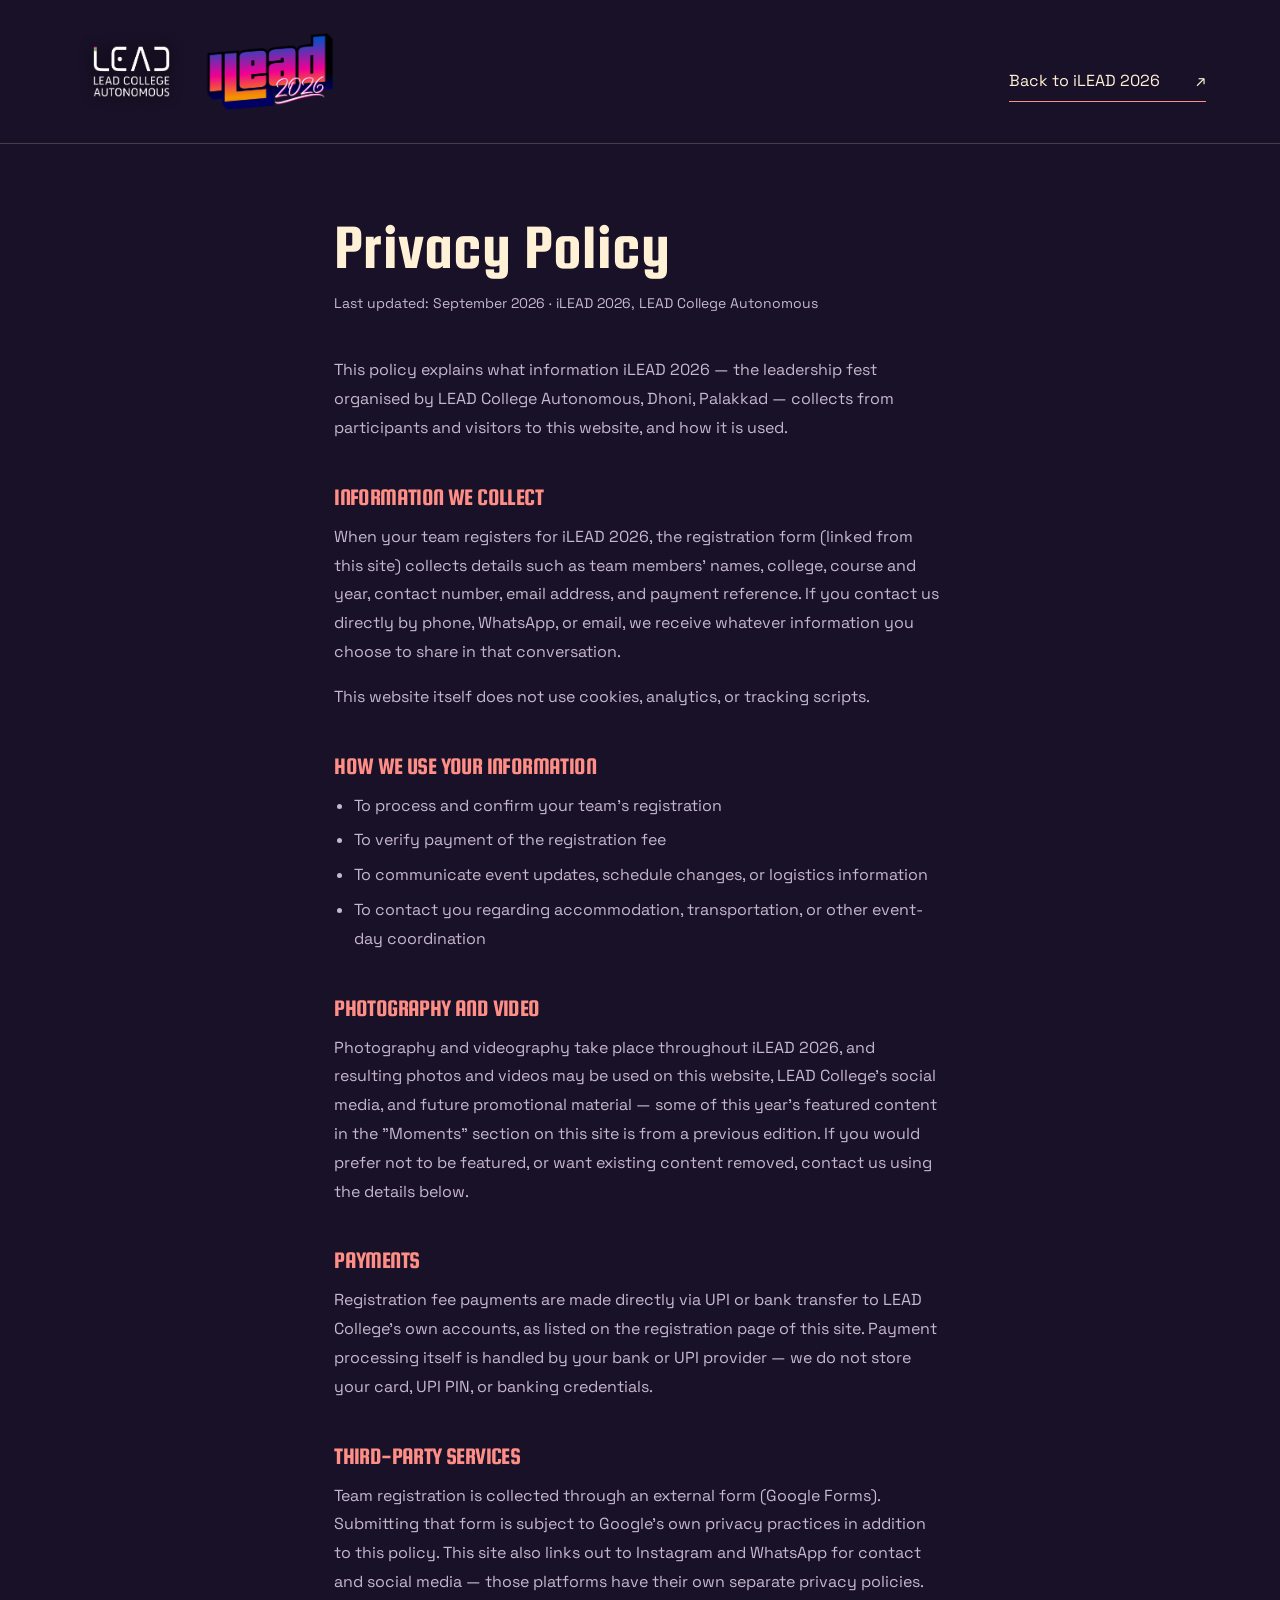
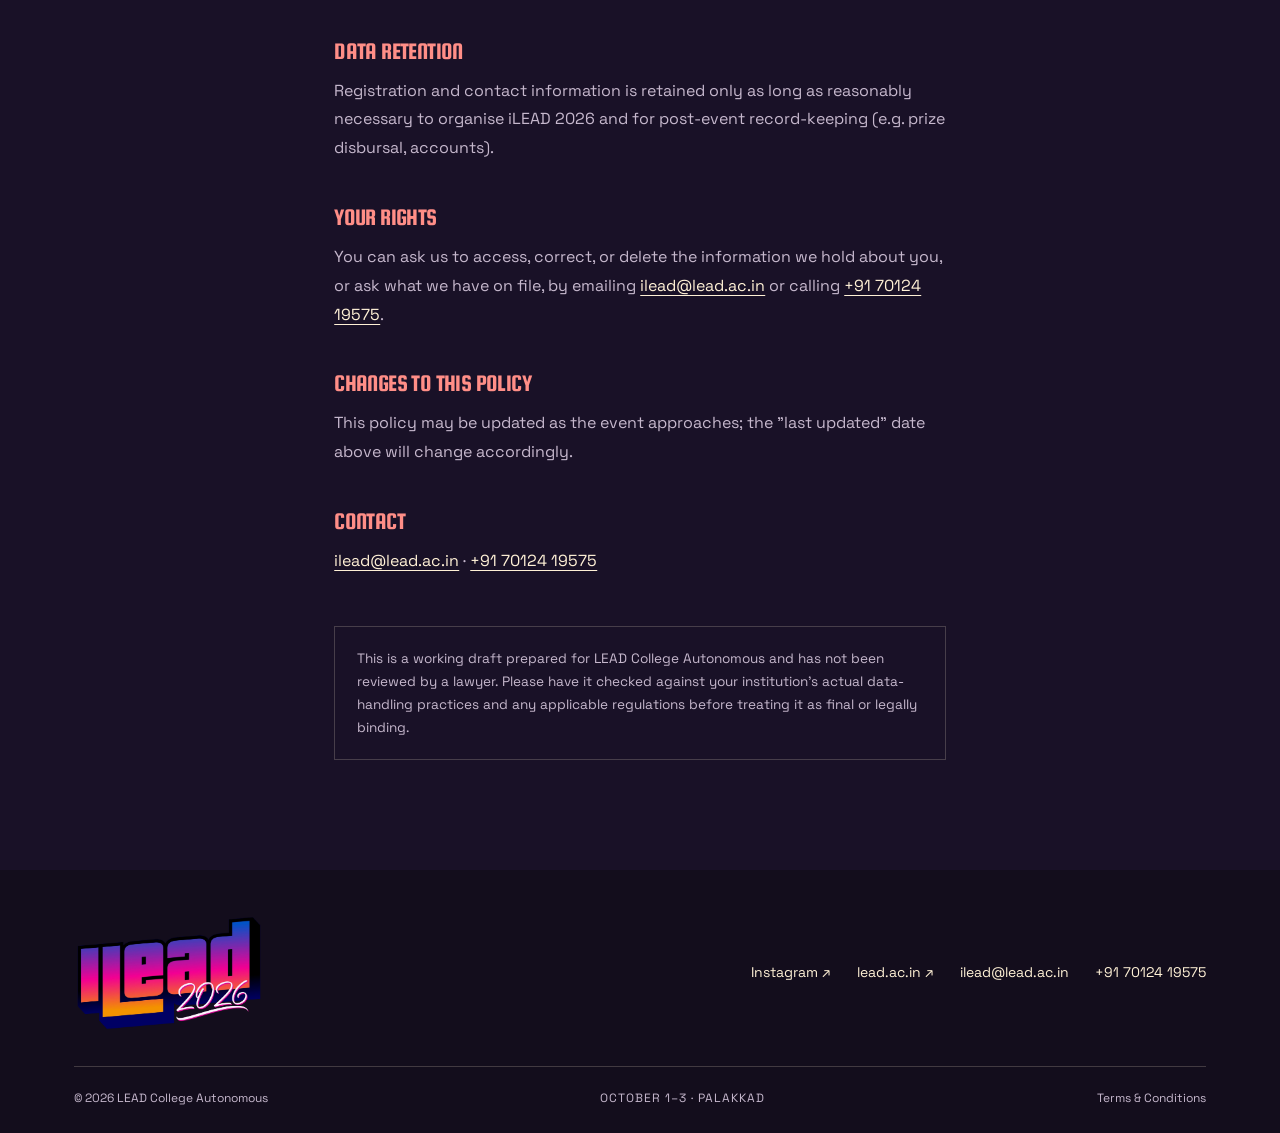
==== commit f6a1ccf5: "Update site 2026-09-21T08:55:21Z" ====
--- a/privacy-policy.html
+++ b/privacy-policy.html
@@ -6,13 +6,17 @@
   <meta name="theme-color" content="#191127">
   <title>Privacy Policy — iLEAD 2026</title>
   <meta name="description" content="Privacy policy for iLEAD 2026, LEAD College Autonomous's leadership fest, October 1–3, 2026.">
-  <link rel="icon" type="image/svg+xml" href="data:image/svg+xml,%3Csvg xmlns='http://www.w3.org/2000/svg' viewBox='0 0 64 64'%3E%3Crect width='64' height='64' rx='14' fill='%23191127'/%3E%3Cpath d='M26 26h12v29H26z' fill='%23fff2d6'/%3E%3Ccircle cx='32' cy='15' r='7' fill='%23ff857d'/%3E%3C/svg%3E">
+  <link rel="icon" type="image/png" sizes="32x32" href="assets/favicon-32.png">
+  <link rel="apple-touch-icon" sizes="180x180" href="assets/favicon-180.png">
   <link rel="stylesheet" href="styles.css">
 </head>
 <body>
   <a class="skip-link" href="#main">Skip to content</a>
   <header class="legal-header">
-    <a class="college-logo" href="index.html" aria-label="LEAD College Autonomous — back to iLEAD 2026"><img src="assets/lead-white.png" alt="LEAD College Autonomous" width="579" height="449"></a>
+    <div class="header-logos">
+      <a class="college-logo" href="index.html" aria-label="LEAD College Autonomous — back to iLEAD 2026"><img src="assets/lead-white.png" alt="LEAD College Autonomous" width="579" height="449"></a>
+      <a class="event-logo" href="index.html" aria-label="iLEAD 2026 — back to home"><img src="assets/ilead-2026-logo.webp" alt="iLEAD 2026" width="1200" height="733"></a>
+    </div>
     <a class="text-link" href="index.html">Back to iLEAD 2026 <span aria-hidden="true">↗</span></a>
   </header>
   <main id="main" class="legal">
@@ -56,6 +60,6 @@
 
     <div class="legal-note">This is a working draft prepared for LEAD College Autonomous and has not been reviewed by a lawyer. Please have it checked against your institution's actual data-handling practices and any applicable regulations before treating it as final or legally binding.</div>
   </main>
-  <footer class="footer"><div class="footer-top"><a href="index.html" class="footer-wordmark" aria-label="iLEAD back to home">iLEAD <span>2026</span></a><div><a href="https://www.instagram.com/lead_college_official?stkn=MWVzd3Bpbml3MWpnZA==" target="_blank" rel="noopener noreferrer">Instagram ↗</a><a href="https://lead.ac.in" target="_blank" rel="noopener noreferrer">lead.ac.in ↗</a><a href="mailto:ilead@lead.ac.in">ilead@lead.ac.in</a><a href="tel:+917012419575">+91 70124 19575</a></div></div><div class="footer-bottom"><span>© 2026 LEAD College Autonomous</span><span>OCTOBER 1–3 · PALAKKAD</span><a href="terms.html">Terms &amp; Conditions</a></div></footer>
+  <footer class="footer"><div class="footer-top"><a href="index.html" class="footer-wordmark" aria-label="iLEAD 2026 — back to home"><img src="assets/ilead-2026-logo.webp" alt="iLEAD 2026" width="1200" height="733"></a><div><a href="https://www.instagram.com/lead_college_official?stkn=MWVzd3Bpbml3MWpnZA==" target="_blank" rel="noopener noreferrer">Instagram ↗</a><a href="https://lead.ac.in" target="_blank" rel="noopener noreferrer">lead.ac.in ↗</a><a href="mailto:ilead@lead.ac.in">ilead@lead.ac.in</a><a href="tel:+917012419575">+91 70124 19575</a></div></div><div class="footer-bottom"><span>© 2026 LEAD College Autonomous</span><span>OCTOBER 1–3 · PALAKKAD</span><a href="terms.html">Terms &amp; Conditions</a></div></footer>
 </body>
 </html>
--- a/styles.css
+++ b/styles.css
@@ -3,17 +3,17 @@
 @font-face{font-family:'Space Grotesk';src:url('assets/space-grotesk-700.woff') format('woff');font-weight:600 700;font-style:normal;font-display:swap}
 :root{--ink:#191127;--dark:#17101f;--cream:#fff1d6;--coral:#ff8e87;--pink:#f57bb5;--muted:#c6b8cd;--line:rgba(255,241,214,.2);--heading:'Squada One','Arial Narrow',sans-serif;--body:'Space Grotesk',Arial,sans-serif}
 *{box-sizing:border-box}html{scroll-behavior:smooth;scroll-padding-top:110px}body{margin:0;background:var(--ink);color:var(--cream);font-family:var(--body);font-size:1rem;line-height:1.55}a{color:inherit;text-decoration:none}button{font:inherit}a,button{-webkit-tap-highlight-color:transparent}button,a{touch-action:manipulation}img{display:block;max-width:100%;height:auto}h1,h2,h3,p,figure{margin:0}h2,h3{font-family:var(--heading);font-weight:400;line-height:1}h2{font-size:clamp(3.6rem,6.5vw,6.5rem);letter-spacing:-.025em;text-transform:uppercase}h2 em{font-style:normal;color:var(--coral)}p{max-width:65ch}a:focus-visible,button:focus-visible{outline:3px solid var(--cream);outline-offset:6px}.skip-link{position:fixed;top:-100px;left:20px;z-index:100;background:var(--cream);color:var(--ink);padding:12px 18px}.skip-link:focus{top:10px}.section-pad{padding:90px max(5.8vw,24px)}section[id]{scroll-margin-top:100px}.eyebrow,.section-kicker{font-size:.875rem;letter-spacing:.13em;text-transform:uppercase}.section-kicker{display:flex;justify-content:space-between;gap:20px;color:var(--muted);margin-bottom:50px}.button{display:inline-flex;align-items:center;justify-content:space-between;gap:40px;min-height:56px;padding:16px 25px;font-weight:600;font-size:1rem;transition:transform .2s,background .2s;border:1px solid transparent}.button:hover{transform:translateY(-3px)}.button span{font-size:1.4rem;line-height:1}.button-cream{background:var(--cream);color:var(--ink)}.button-cream:hover{background:#fff}.button-outline{border-color:var(--line)}.button-outline:hover{background:var(--cream);color:var(--ink)}.button-dark{background:var(--ink);color:var(--cream)}.button-dark:hover{background:#30203f}
-.site-header{height:106px;padding:0 4.3vw;display:flex;align-items:center;justify-content:space-between;gap:28px;position:absolute;top:0;left:0;right:0;z-index:20;border-bottom:1px solid rgba(255,255,255,.2);background:linear-gradient(#171026bb,#17102620)}.college-logo{width:115px;flex-shrink:0}.college-logo img{width:100%;height:95px;object-fit:contain}.desktop-nav{display:flex;align-items:center;gap:32px;font-size:.925rem}.desktop-nav a{transition:color .2s}.desktop-nav a:hover{color:var(--coral)}.header-cta{font-size:.925rem;padding:12px 20px;border:1px solid var(--cream);display:flex;gap:28px;align-items:center}.header-cta:hover{background:var(--cream);color:var(--ink)}.menu-toggle{display:none}.mobile-nav[hidden]{display:none}
+.site-header{height:106px;padding:0 4.3vw;display:flex;align-items:center;justify-content:space-between;gap:28px;position:absolute;top:0;left:0;right:0;z-index:20;border-bottom:1px solid rgba(255,255,255,.2);background:linear-gradient(#171026bb,#17102620)}.header-logos{display:flex;align-items:center;gap:16px}.college-logo{width:115px;flex-shrink:0}.college-logo img{width:100%;height:95px;object-fit:contain}.event-logo{width:130px;flex-shrink:0}.event-logo img{width:100%;height:auto;object-fit:contain;display:block}.desktop-nav{display:flex;align-items:center;gap:32px;font-size:.925rem}.desktop-nav a{transition:color .2s}.desktop-nav a:hover{color:var(--coral)}.header-cta{font-size:.925rem;padding:12px 20px;border:1px solid var(--cream);display:flex;gap:28px;align-items:center}.header-cta:hover{background:var(--cream);color:var(--ink)}.menu-toggle{display:none}.mobile-nav[hidden]{display:none}
 .hero{position:relative;min-height:max(860px,100svh);height:auto;isolation:isolate;overflow:hidden;background:#4d304c}.hero-art{position:absolute;inset:-2%;z-index:-3;background:url('assets/campus-sunset.webp') center 55%/cover no-repeat;transform:translate3d(var(--pointer-x,0px),var(--pointer-y,0px),0) scale(1.03);transition:transform 1.2s ease-out;will-change:transform}.hero-shade{position:absolute;inset:0;z-index:-2;background:linear-gradient(90deg,rgba(32,16,41,.63) 0%,rgba(31,14,34,.25) 54%,rgba(31,14,34,.02) 85%),linear-gradient(0deg,#191127f5 0%,#19112730 33%,#19112710 72%,#191127a8 100%)}.hero-inner{min-height:max(860px,100svh);padding:141px 5.8vw 75px;display:flex;flex-direction:column}.hero-topline{display:flex;justify-content:space-between;align-items:center;gap:25px;font-size:.8rem;letter-spacing:.12em}.date-chip{border:1px solid rgba(255,241,214,.65);padding:9px 15px;font-size:.875rem;white-space:nowrap}.hero-title-wrap{margin-top:28px;width:max-content;max-width:100%;position:relative}.hero-title-wrap>.eyebrow{letter-spacing:.28em;font-size:1rem;margin-bottom:12px}.hero h1{display:flex;flex-direction:column;position:relative;width:fit-content;line-height:.79;font-family:var(--heading);font-weight:400;letter-spacing:-.025em;padding-bottom:5px}.ilead-word{font-size:clamp(9rem,19.2vw,19rem);display:block;background:linear-gradient(#fff9dc 22%,#ffe2b8 69%,#febbc1);background-clip:text;color:transparent;filter:drop-shadow(3px 7px 0 #53285160);line-height:.92}.year{font-size:clamp(4.7rem,9.4vw,9.5rem);align-self:flex-end;color:var(--pink);font-style:italic;-webkit-text-stroke:1px var(--cream);text-shadow:4px 6px 0 #2f163e;letter-spacing:-.01em;margin-top:-.02em;line-height:.92;padding-right:15px}.hero-tagline{font-size:clamp(1.4rem,2.35vw,2.2rem);margin-top:18px;letter-spacing:-.03em}.hero-bottom{margin-top:auto;display:flex;align-items:flex-end;justify-content:space-between;gap:30px;padding-top:30px}.hero-intro{color:#eadfe7;font-size:1.05rem;line-height:1.6;margin-bottom:23px}.location-stamp{display:flex;gap:16px;align-items:center;padding-bottom:8px}.crosshair{font-size:3rem;color:var(--coral);line-height:1}.location-stamp div{display:flex;flex-direction:column}.location-stamp span:not(.crosshair){font-size:.75rem;letter-spacing:.15em;color:var(--coral);margin-bottom:6px}.location-stamp strong{font-family:var(--heading);font-size:1.45rem;letter-spacing:.06em}.location-stamp small{font-size:.875rem;color:var(--muted)}.hero-caption{position:absolute;bottom:25px;right:5.8vw;font-size:.75rem;letter-spacing:.17em;color:#d0c0cf}.festival-strip{background:var(--coral);color:var(--ink);overflow:hidden;padding:20px 0}.festival-strip>div{display:flex;justify-content:space-around;align-items:center;gap:24px;width:100%;min-width:1000px;font-family:var(--heading);font-size:1.45rem;line-height:1;letter-spacing:.03em;padding:0 30px}.strip-star{font-size:1.5rem}
 .intro{background:var(--ink)}.intro-layout{display:grid;grid-template-columns:1.1fr 1fr;gap:7vw;align-items:center}.intro-copy{font-size:1.15rem;color:#d8cadb}.intro-copy p+p{margin-top:23px;color:var(--coral)}.stats{display:grid;grid-template-columns:repeat(3,1fr);margin-top:58px;border-top:1px solid var(--line);padding-top:40px}.stats>div{display:flex;flex-direction:column;border-right:1px solid var(--line);padding-left:4vw}.stats>div:first-child{padding-left:0}.stats>div:last-child{border:0}.stats strong{font-family:var(--heading);font-size:clamp(4rem,6.6vw,6.4rem);line-height:1.1}.stats strong span{color:var(--coral)}.stats>div>span{font-size:.8rem;letter-spacing:.12em;color:var(--muted);margin-top:9px}.experience{background:#21162e;border-top:1px solid var(--line)}.section-heading{display:flex;justify-content:space-between;align-items:flex-end;margin-bottom:45px;gap:30px}.section-heading>p{font-size:1.1rem;color:#d8cadb;padding-bottom:8px}.crew-art{position:relative;height:420px;overflow:hidden;background:#44304a}.crew-art:after{content:'';position:absolute;inset:40% 0 0;background:linear-gradient(transparent,#17101fc9)}.crew-art img{width:100%;height:100%;object-fit:cover;object-position:50% 47%}.crew-art figcaption{position:absolute;left:32px;bottom:28px;font-family:var(--heading);font-size:clamp(1.5rem,3vw,2.75rem);letter-spacing:.015em;z-index:1;max-width:80%}.art-label{position:absolute;right:22px;top:22px;font-size:.8rem;letter-spacing:.1em;border:1px solid #fff1d670;padding:7px 12px;z-index:1;background:#19112770}.experience-grid{display:grid;grid-template-columns:repeat(4,1fr)}.experience-grid article{padding:28px 24px 12px;border-right:1px solid var(--line);display:flex;flex-direction:column;align-items:flex-start}.experience-grid article:first-child{padding-left:0}.experience-grid article:last-child{padding-right:0;border:0}.event-no{font-family:var(--heading);font-size:1.65rem;color:var(--coral);margin-bottom:25px}.event-tag{font-size:.75rem;letter-spacing:.08em;color:var(--muted);display:block;min-height:36px}.experience-grid h3{font-size:clamp(2rem,2.6vw,3rem);text-transform:uppercase;margin:8px 0 19px}.experience-grid p{font-size:1rem;color:var(--muted)}
 .prizes{background:var(--cream);color:var(--ink);position:relative;overflow:hidden}.prizes .section-kicker{color:#725967}.prize-top{display:flex;align-items:center;justify-content:space-between;gap:30px;margin-bottom:40px}.prize-top h2{font-size:clamp(6rem,14vw,13.5rem);line-height:1.05;color:var(--ink);white-space:nowrap}.prize-top h2 .rupee{font-size:.55em;vertical-align:15%;font-family:var(--body)}.prize-top h2 span:last-child{font-size:.6em}.prize-top>p{font-size:1.3rem;line-height:1.6}.prize-top>p em{font-style:normal;color:#915469}.prize-grid{display:grid;grid-template-columns:repeat(3,1fr);border-top:1px solid #19112740}.prize-grid>div{display:flex;flex-direction:column;border-right:1px solid #19112740;padding:28px 0 0 35px}.prize-grid>div:first-child{padding-left:0}.prize-grid>div:last-child{border:0}.prize-grid>div>span{font-size:.8rem;letter-spacing:.11em;color:#684d60}.prize-grid strong{font-family:var(--heading);font-size:clamp(2.1rem,3.6vw,3.7rem);line-height:1.4}.first-prize strong{color:#ad3e68}.prize-tiers{margin-top:32px;padding-top:28px;border-top:1px solid #19112740}.prize-tiers .eyebrow{font-size:.8rem;letter-spacing:.11em;color:#684d60;margin:0 0 16px}.prize-tiers ul{list-style:none;margin:0;padding:0;display:flex;flex-wrap:wrap;gap:16px 44px}.prize-tiers li{display:flex;align-items:baseline;gap:10px}.prize-tiers li strong{font-family:var(--heading);font-size:1.6rem;color:#ad3e68}.prize-tiers li span{font-size:.95rem;color:#5c4655}.prize-tiers-total{margin-top:20px;padding-top:18px;border-top:1px dashed #19112740;display:flex;align-items:baseline;gap:12px}.prize-tiers-total span{font-size:.8rem;letter-spacing:.11em;color:#684d60;text-transform:uppercase}.prize-tiers-total strong{font-family:var(--heading);font-size:2rem;color:var(--ink)}.winners .section-heading{margin-bottom:35px}.winners-years{display:flex;gap:10px;margin-bottom:24px}.winners-year{font:inherit;background:none;border:1px solid var(--line);color:var(--muted);padding:8px 20px;border-radius:999px;cursor:pointer;font-size:.8rem;letter-spacing:.1em;text-transform:uppercase;transition:background .2s ease,color .2s ease,border-color .2s ease}.winners-year:hover{border-color:var(--coral);color:var(--cream)}.winners-year.is-active{background:var(--coral);border-color:var(--coral);color:var(--ink)}.winners-track{display:flex;overflow-x:auto;scroll-snap-type:x mandatory;-webkit-overflow-scrolling:touch;border-top:1px solid var(--line);scrollbar-width:none}.winners-track::-webkit-scrollbar{display:none}.winners-panel{flex:0 0 100%;scroll-snap-align:start;min-width:0}.winners-table{width:100%;border-collapse:collapse;min-width:560px}.winners-table th{text-align:left;font-size:.8rem;letter-spacing:.11em;color:var(--muted);text-transform:uppercase;padding:14px 20px;border-bottom:1px solid var(--line)}.winners-table td{padding:18px 20px;border-bottom:1px solid var(--line);font-size:1.05rem}.winners-table td:first-child{white-space:nowrap;display:flex;align-items:center;gap:10px}.medal{font-size:1.3rem;line-height:1}.winners-table tbody tr:hover{background:#ffffff0a}
 .participate-layout{display:grid;grid-template-columns:1.2fr 1fr;gap:7vw;align-items:center}.participate-layout>div>p{color:var(--muted);margin-top:28px;font-size:1.05rem}.text-link{display:inline-flex;gap:36px;margin-top:28px;padding-bottom:8px;border-bottom:1px solid var(--coral);color:var(--cream)}.text-link:hover{color:var(--coral)}.eligibility{border:1px solid #80506f;padding:30px}.eligibility .eyebrow{margin-top:0;color:var(--coral);font-size:.8rem;margin-bottom:22px}.eligibility>div:not(.team-count){display:flex;align-items:center;justify-content:space-between;padding:20px 0;border-top:1px solid var(--line);gap:20px}.eligibility strong{font-weight:400;color:var(--coral)}.team-count{display:flex;align-items:center;gap:28px;margin-top:10px;padding-top:15px;border-top:1px solid var(--line)}.team-count strong{font-family:var(--heading);font-size:5rem;line-height:1;color:var(--cream)}.team-count span{font-size:.8rem;letter-spacing:.1em;color:var(--muted)}
 .venue{display:grid;grid-template-columns:1fr 1fr;background:#2b1c36}.venue-photo{height:660px;position:relative;overflow:hidden}.venue-photo img{width:100%;height:100%;object-fit:cover;object-position:50% 43%}.venue-photo>span{position:absolute;bottom:28px;left:30px;background:var(--ink);color:var(--cream);font-size:.75rem;letter-spacing:.15em;padding:9px 15px}.venue-copy{padding:65px 5.8vw;display:flex;flex-direction:column;align-items:flex-start;justify-content:center}.venue-copy>.section-kicker{margin-bottom:35px}.venue-name{font-size:1.25rem;margin-top:25px}.venue-name span{font-size:.875rem;color:var(--muted)}.venue-copy>p:not(.venue-name):not(.section-kicker){color:var(--muted);margin-top:10px}.venue-date{display:flex;gap:22px;align-items:center;margin:28px 0}.venue-date strong{font-family:var(--heading);font-size:3rem;line-height:1}.venue-date span{font-size:.8rem;line-height:1.35;letter-spacing:.08em;color:var(--coral)}
-.registration{background:linear-gradient(115deg,#ffb08c 0%,#ff9791 45%,#e893c0 100%);color:var(--ink);display:flex;align-items:center;justify-content:space-between;position:relative;overflow:hidden}.registration .eyebrow{margin-bottom:25px}.registration h2{font-size:clamp(4rem,7.8vw,8rem);position:relative;z-index:1}.registration h2 em{color:#683148}.registration p:not(.eyebrow){margin:27px 0;font-size:1.1rem;position:relative;z-index:1}.registration .button{position:relative;z-index:1}.registration-mark{font-family:var(--heading);font-size:33rem;line-height:.8;letter-spacing:-.06em;position:absolute;right:8vw;bottom:-20px;opacity:.13;transform:rotate(8deg);pointer-events:none}.registration-mark span{font-size:.23em;position:absolute;bottom:35px;left:60px;letter-spacing:-.025em;transform:rotate(-8deg);color:var(--ink)}.footer{padding:45px 5.8vw 25px;background:#130d1c}.footer-top{display:flex;justify-content:space-between;gap:30px;align-items:center;padding-bottom:35px;border-bottom:1px solid var(--line)}.footer-wordmark{font-family:var(--heading);font-size:2.8rem;line-height:1}.footer-wordmark span{color:var(--coral);font-size:1.5rem}.footer-top>div{display:flex;gap:28px;font-size:.875rem}.footer-top a:hover,.footer-bottom a:hover{color:var(--coral)}.footer-bottom{display:flex;justify-content:space-between;gap:25px;font-size:.75rem;color:var(--muted);margin-top:22px}.footer-bottom>span:nth-child(2){letter-spacing:.08em}
+.registration{background:linear-gradient(115deg,#ffb08c 0%,#ff9791 45%,#e893c0 100%);color:var(--ink);display:flex;align-items:center;justify-content:space-between;position:relative;overflow:hidden}.registration .eyebrow{margin-bottom:25px}.registration h2{font-size:clamp(4rem,7.8vw,8rem);position:relative;z-index:1}.registration h2 em{color:#683148}.registration p:not(.eyebrow){margin:27px 0;font-size:1.1rem;position:relative;z-index:1}.registration .button{position:relative;z-index:1}.registration-mark{font-family:var(--heading);font-size:33rem;line-height:.8;letter-spacing:-.06em;position:absolute;right:8vw;bottom:-20px;opacity:.13;transform:rotate(8deg);pointer-events:none}.registration-mark span{font-size:.23em;position:absolute;bottom:35px;left:60px;letter-spacing:-.025em;transform:rotate(-8deg);color:var(--ink)}.footer{padding:45px 5.8vw 25px;background:#130d1c}.footer-top{display:flex;justify-content:space-between;gap:30px;align-items:center;padding-bottom:35px;border-bottom:1px solid var(--line)}.footer-wordmark{display:block;width:190px;flex-shrink:0}.footer-wordmark img{width:100%;height:auto;display:block}.footer-top>div{display:flex;gap:28px;font-size:.875rem}.footer-top a:hover,.footer-bottom a:hover{color:var(--coral)}.footer-bottom{display:flex;justify-content:space-between;gap:25px;font-size:.75rem;color:var(--muted);margin-top:22px}.footer-bottom>span:nth-child(2){letter-spacing:.08em}
 @media(min-width:1500px){.section-pad{padding-left:max(5.8vw,calc((100vw - 1350px)/2));padding-right:max(5.8vw,calc((100vw - 1350px)/2))}}
 @media(max-width:1100px){.desktop-nav{gap:20px}.hero{min-height:800px}.hero-inner{min-height:800px}.hero-title-wrap{margin-top:65px}.site-header{gap:18px}.experience-grid article{padding-left:18px;padding-right:18px}.venue-photo{height:640px}.venue-copy{padding:50px 40px}.prize-top>p{font-size:1.1rem}}
-@media(max-width:800px){.section-pad{padding:65px 25px}.section-kicker{margin-bottom:35px;font-size:.75rem}.section-kicker>span:last-child{font-size:.75rem}.site-header{height:86px;padding:0 22px}.college-logo{width:93px}.college-logo img{height:78px}.desktop-nav{display:none}.header-cta{margin-left:auto;font-size:.875rem;padding:10px 16px;gap:20px}.menu-toggle{display:flex;width:42px;height:44px;flex-direction:column;justify-content:center;align-items:center;gap:6px;background:none;color:var(--cream);border:0;padding:8px}.menu-toggle span{height:2px;width:23px;background:currentColor;transition:transform .2s}.menu-toggle[aria-expanded=true] span:first-child{transform:translateY(4px) rotate(45deg)}.menu-toggle[aria-expanded=true] span:last-child{transform:translateY(-4px) rotate(-45deg)}.mobile-nav{display:flex;flex-direction:column;position:absolute;top:86px;left:0;right:0;background:#191127fa;padding:16px 25px 24px;border-bottom:1px solid var(--line)}.mobile-nav a{padding:13px 0;font-size:1.1rem;border-bottom:1px solid var(--line)}.mobile-nav a:last-child{border:0;color:var(--coral)}.hero{height:auto;min-height:860px}.hero-inner{padding:116px 25px 58px;min-height:860px}.hero-topline{font-size:.75rem;gap:12px;align-items:flex-start}.hero-topline>span:first-child{max-width:210px}.date-chip{font-size:.75rem;padding:7px 10px;letter-spacing:.07em}.hero-title-wrap{margin-top:47px}.hero-title-wrap>.eyebrow{font-size:.8rem}.ilead-word{font-size:25vw}.year{font-size:12vw}.hero-tagline{font-size:1.6rem}.hero-art{background-position:59% 50%}.hero-shade{background:linear-gradient(0deg,#191127 0%,#19112775 30%,#1911270d 70%,#1911279e 100%),linear-gradient(90deg,#24122f70,transparent)}.hero-bottom{gap:18px}.hero-intro{font-size:1rem}.location-stamp{gap:8px}.location-stamp strong{font-size:1.1rem}.crosshair{font-size:2.5rem}.location-stamp small{font-size:.75rem}.hero-caption{right:25px;font-size:.75rem;bottom:20px}.intro-layout{gap:35px;grid-template-columns:1fr 1fr}.intro-copy{font-size:1rem}.stats strong{font-size:3.8rem}.stats>div>span{font-size:.75rem;letter-spacing:.07em}.section-heading>p{font-size:1rem}.crew-art{height:370px}.experience-grid{grid-template-columns:repeat(2,1fr)}.experience-grid article{padding:26px 24px 30px;border-bottom:1px solid var(--line)}.experience-grid article:nth-child(2){border-right:0}.experience-grid article:nth-child(3){padding-left:0;border-bottom:0}.experience-grid article:last-child{padding-left:24px}.experience-grid h3{font-size:2.5rem}.event-no{margin-bottom:15px}.event-tag{min-height:0}.prize-top{align-items:flex-start;flex-direction:column;gap:12px}.prize-top h2{font-size:7.5rem}.prize-top>p{font-size:1rem}.prize-grid>div{padding-left:18px}.prize-grid strong{font-size:2.5rem}.prize-grid>div>span{font-size:.75rem;letter-spacing:.06em}.participate-layout{gap:30px;grid-template-columns:1fr 1fr}.participate h2{font-size:3.5rem}.eligibility{padding:22px}.eligibility>div:not(.team-count){flex-direction:column;align-items:flex-start;gap:5px}.venue{grid-template-columns:1fr 1fr}.venue-photo{height:620px}.venue-copy{padding:40px 27px}.venue-copy h2{font-size:3.5rem}.venue-name{font-size:1.1rem}.venue-copy .button{padding:14px 18px;gap:20px}.registration-mark{right:2vw;font-size:28rem}.footer-top{align-items:flex-start}.footer-top>div{flex-direction:column;gap:12px}.footer-bottom{flex-wrap:wrap}.footer-bottom>span:nth-child(2){display:none}}
-@media(max-width:520px){h2{font-size:3.6rem}.section-kicker>span:last-child{display:none}.hero{height:auto;min-height:850px}.hero-inner{min-height:850px}.hero-title-wrap{margin-top:50px}.hero-topline>span:first-child{max-width:155px;font-size:.75rem}.hero-topline .date-chip{font-size:.75rem}.hero h1{max-width:100%}.ilead-word{font-size:27vw}.year{font-size:16vw}.hero-title-wrap>.eyebrow{font-size:.75rem;letter-spacing:.2em}.hero-tagline{font-size:1.4rem;margin-top:16px}.hero-art{background-position:59% 56%}.hero-bottom{flex-direction:column;align-items:flex-start;gap:25px}.hero-intro{max-width:260px;line-height:1.5;margin-bottom:18px}.hero-bottom .button{min-height:52px;padding:12px 20px}.location-stamp{border-top:1px solid var(--line);width:100%;padding-top:20px}.location-stamp div{display:grid;grid-template-columns:auto auto;column-gap:14px;align-items:center}.location-stamp span:not(.crosshair){grid-column:1 / -1;font-size:.75rem;margin-bottom:3px}.location-stamp strong{font-size:1.05rem}.location-stamp small{font-size:.75rem}.crosshair{font-size:2rem}.hero-caption{font-size:.75rem}.festival-strip{padding:18px 0}.festival-strip>div{font-size:1.25rem}.intro-layout{grid-template-columns:1fr;gap:28px}.stats{padding-top:25px;margin-top:35px;gap:10px}.stats>div{padding-left:10px}.stats strong{font-size:3.4rem}.stats>div>span{font-size:.75rem;line-height:1.5;max-width:95px}.section-heading{align-items:flex-start;flex-direction:column;gap:20px}.crew-art{height:340px;margin-left:-25px;margin-right:-25px}.crew-art img{object-position:49% 50%}.crew-art figcaption{left:25px;font-size:1.75rem;max-width:75%;bottom:24px;line-height:1.1}.art-label{font-size:.75rem;right:18px;top:18px}.experience-grid article{padding-left:18px;padding-right:16px}.experience-grid article:last-child{padding-left:18px}.experience-grid h3{font-size:2.15rem}.event-tag{font-size:.75rem;letter-spacing:.03em;min-height:32px}.experience-grid p{font-size:.925rem}.prize-top h2{font-size:6.5rem}.prize-grid{grid-template-columns:1fr}.prize-grid>div,.prize-grid>div:first-child{padding:20px 0;border-right:0;border-bottom:1px solid #19112740;flex-direction:row;align-items:center;gap:15px;justify-content:space-between}.prize-grid>div:last-child{padding-bottom:0}.prize-grid strong{font-size:2.35rem}.prize-grid>div>span{font-size:.75rem}.participate-layout{grid-template-columns:1fr;gap:40px}.eligibility>div:not(.team-count){flex-direction:row;align-items:center}.venue{grid-template-columns:1fr}.venue-photo{height:430px}.venue-copy{padding:50px 25px}.venue-copy h2{font-size:4rem}.venue-name{font-size:1.2rem}.registration h2{font-size:3.85rem}.registration .button{gap:22px;padding:15px 20px;font-size:.95rem}.registration-mark{font-size:25rem;right:-35px;bottom:-30px;opacity:.07}.footer{padding:35px 25px 25px}.footer-wordmark{font-size:2.4rem}.footer-wordmark span{display:block;margin-top:8px;font-size:1.25rem}.footer-top>div{font-size:.8rem}.footer-bottom{font-size:.75rem}.footer-bottom>span:first-child{max-width:210px}.footer-bottom>a{margin-left:auto}}
+@media(max-width:800px){.section-pad{padding:65px 25px}.section-kicker{margin-bottom:35px;font-size:.75rem}.section-kicker>span:last-child{font-size:.75rem}.site-header{height:86px;padding:0 22px}.college-logo{width:93px}.college-logo img{height:78px}.header-logos{gap:10px}.event-logo{width:100px}.desktop-nav{display:none}.header-cta{margin-left:auto;font-size:.875rem;padding:10px 16px;gap:20px}.menu-toggle{display:flex;width:42px;height:44px;flex-direction:column;justify-content:center;align-items:center;gap:6px;background:none;color:var(--cream);border:0;padding:8px}.menu-toggle span{height:2px;width:23px;background:currentColor;transition:transform .2s}.menu-toggle[aria-expanded=true] span:first-child{transform:translateY(4px) rotate(45deg)}.menu-toggle[aria-expanded=true] span:last-child{transform:translateY(-4px) rotate(-45deg)}.mobile-nav{display:flex;flex-direction:column;position:absolute;top:86px;left:0;right:0;background:#191127fa;padding:16px 25px 24px;border-bottom:1px solid var(--line)}.mobile-nav a{padding:13px 0;font-size:1.1rem;border-bottom:1px solid var(--line)}.mobile-nav a:last-child{border:0;color:var(--coral)}.hero{height:auto;min-height:860px}.hero-inner{padding:116px 25px 58px;min-height:860px}.hero-topline{font-size:.75rem;gap:12px;align-items:flex-start}.hero-topline>span:first-child{max-width:210px}.date-chip{font-size:.75rem;padding:7px 10px;letter-spacing:.07em}.hero-title-wrap{margin-top:47px}.hero-title-wrap>.eyebrow{font-size:.8rem}.ilead-word{font-size:25vw}.year{font-size:12vw}.hero-tagline{font-size:1.6rem}.hero-art{background-position:59% 50%}.hero-shade{background:linear-gradient(0deg,#191127 0%,#19112775 30%,#1911270d 70%,#1911279e 100%),linear-gradient(90deg,#24122f70,transparent)}.hero-bottom{gap:18px}.hero-intro{font-size:1rem}.location-stamp{gap:8px}.location-stamp strong{font-size:1.1rem}.crosshair{font-size:2.5rem}.location-stamp small{font-size:.75rem}.hero-caption{right:25px;font-size:.75rem;bottom:20px}.intro-layout{gap:35px;grid-template-columns:1fr 1fr}.intro-copy{font-size:1rem}.stats strong{font-size:3.8rem}.stats>div>span{font-size:.75rem;letter-spacing:.07em}.section-heading>p{font-size:1rem}.crew-art{height:370px}.experience-grid{grid-template-columns:repeat(2,1fr)}.experience-grid article{padding:26px 24px 30px;border-bottom:1px solid var(--line)}.experience-grid article:nth-child(2){border-right:0}.experience-grid article:nth-child(3){padding-left:0;border-bottom:0}.experience-grid article:last-child{padding-left:24px}.experience-grid h3{font-size:2.5rem}.event-no{margin-bottom:15px}.event-tag{min-height:0}.prize-top{align-items:flex-start;flex-direction:column;gap:12px}.prize-top h2{font-size:7.5rem}.prize-top>p{font-size:1rem}.prize-grid>div{padding-left:18px}.prize-grid strong{font-size:2.5rem}.prize-grid>div>span{font-size:.75rem;letter-spacing:.06em}.participate-layout{gap:30px;grid-template-columns:1fr 1fr}.participate h2{font-size:3.5rem}.eligibility{padding:22px}.eligibility>div:not(.team-count){flex-direction:column;align-items:flex-start;gap:5px}.venue{grid-template-columns:1fr 1fr}.venue-photo{height:620px}.venue-copy{padding:40px 27px}.venue-copy h2{font-size:3.5rem}.venue-name{font-size:1.1rem}.venue-copy .button{padding:14px 18px;gap:20px}.registration-mark{right:2vw;font-size:28rem}.footer-top{align-items:flex-start}.footer-top>div{flex-direction:column;gap:12px}.footer-bottom{flex-wrap:wrap}.footer-bottom>span:nth-child(2){display:none}}
+@media(max-width:520px){h2{font-size:3.6rem}.section-kicker>span:last-child{display:none}.hero{height:auto;min-height:850px}.hero-inner{min-height:850px}.hero-title-wrap{margin-top:50px}.hero-topline>span:first-child{max-width:155px;font-size:.75rem}.hero-topline .date-chip{font-size:.75rem}.hero h1{max-width:100%}.ilead-word{font-size:27vw}.year{font-size:16vw}.hero-title-wrap>.eyebrow{font-size:.75rem;letter-spacing:.2em}.hero-tagline{font-size:1.4rem;margin-top:16px}.hero-art{background-position:59% 56%}.hero-bottom{flex-direction:column;align-items:flex-start;gap:25px}.hero-intro{max-width:260px;line-height:1.5;margin-bottom:18px}.hero-bottom .button{min-height:52px;padding:12px 20px}.location-stamp{border-top:1px solid var(--line);width:100%;padding-top:20px}.location-stamp div{display:grid;grid-template-columns:auto auto;column-gap:14px;align-items:center}.location-stamp span:not(.crosshair){grid-column:1 / -1;font-size:.75rem;margin-bottom:3px}.location-stamp strong{font-size:1.05rem}.location-stamp small{font-size:.75rem}.crosshair{font-size:2rem}.hero-caption{font-size:.75rem}.festival-strip{padding:18px 0}.festival-strip>div{font-size:1.25rem}.intro-layout{grid-template-columns:1fr;gap:28px}.stats{padding-top:25px;margin-top:35px;gap:10px}.stats>div{padding-left:10px}.stats strong{font-size:3.4rem}.stats>div>span{font-size:.75rem;line-height:1.5;max-width:95px}.section-heading{align-items:flex-start;flex-direction:column;gap:20px}.crew-art{height:340px;margin-left:-25px;margin-right:-25px}.crew-art img{object-position:49% 50%}.crew-art figcaption{left:25px;font-size:1.75rem;max-width:75%;bottom:24px;line-height:1.1}.art-label{font-size:.75rem;right:18px;top:18px}.experience-grid article{padding-left:18px;padding-right:16px}.experience-grid article:last-child{padding-left:18px}.experience-grid h3{font-size:2.15rem}.event-tag{font-size:.75rem;letter-spacing:.03em;min-height:32px}.experience-grid p{font-size:.925rem}.prize-top h2{font-size:6.5rem}.prize-grid{grid-template-columns:1fr}.prize-grid>div,.prize-grid>div:first-child{padding:20px 0;border-right:0;border-bottom:1px solid #19112740;flex-direction:row;align-items:center;gap:15px;justify-content:space-between}.prize-grid>div:last-child{padding-bottom:0}.prize-grid strong{font-size:2.35rem}.prize-grid>div>span{font-size:.75rem}.participate-layout{grid-template-columns:1fr;gap:40px}.eligibility>div:not(.team-count){flex-direction:row;align-items:center}.venue{grid-template-columns:1fr}.venue-photo{height:430px}.venue-copy{padding:50px 25px}.venue-copy h2{font-size:4rem}.venue-name{font-size:1.2rem}.registration h2{font-size:3.85rem}.registration .button{gap:22px;padding:15px 20px;font-size:.95rem}.registration-mark{font-size:25rem;right:-35px;bottom:-30px;opacity:.07}.footer{padding:35px 25px 25px}.footer-wordmark{width:150px}.footer-top>div{font-size:.8rem}.footer-bottom{font-size:.75rem}.footer-bottom>span:first-child{max-width:210px}.footer-bottom>a{margin-left:auto}}
 @media(prefers-reduced-motion:reduce){html{scroll-behavior:auto}*,*::before,*::after{animation:none!important;transition:none!important}.hero-art{transform:none;will-change:auto}}
 
 /* Guest portraits and layered festival artwork. */
@@ -29,7 +29,7 @@
 @media(prefers-reduced-motion:reduce){.hero-art,.guest-card,.crew-art>img{transform:none!important}.guest-visual>img{transition:none}.hero-title-wrap,.year{opacity:1!important;animation:none!important}}
 
 /* Current brochure details and the Fejo–Adarsh guest portrait. */
-.duo-card .guest-visual>img{object-position:50% 59%}.duo-card .guest-name h3{font-size:clamp(3rem,5.6vw,5.4rem)}.duo-card .guest-name h3 span{display:block}.duo-card .guest-name p{max-width:31ch;line-height:1.6}.duo-card .guest-index{background:#191127dc;color:var(--cream);border-color:#191127}.prize-footnote{margin-top:34px;border-top:1px solid #19112730;padding-top:22px;display:flex;align-items:center;justify-content:space-between;gap:25px}.prize-footnote strong{font-size:1.05rem;font-weight:700}.prize-footnote p{font-size:.875rem;color:#685565;max-width:350px}.eligibility p.eligibility-limit{font-size:.875rem;margin-top:20px;color:var(--muted);line-height:1.6}.event-schedule{display:grid;grid-template-columns:1fr 1fr;padding:35px 5.8vw;background:#241831;border-top:1px solid var(--line);border-bottom:1px solid var(--line);gap:40px}.event-schedule>div+div{border-left:1px solid var(--line);padding-left:40px}.event-schedule>div>span{font-size:.75rem;letter-spacing:.1em;color:var(--muted)}.event-schedule strong{display:block;font-family:var(--heading);font-weight:400;font-size:clamp(2rem,3.5vw,3.5rem);line-height:1.3;margin:10px 0}.event-schedule strong em{color:var(--coral);font-style:normal;margin-left:20px}.event-schedule p{font-size:.875rem;color:var(--muted)}.practical{background:#191127}.practical-layout{display:grid;grid-template-columns:1fr 1.12fr;gap:7vw;align-items:start}.practical-layout h2{font-size:clamp(3rem,5.2vw,5rem)}.practical-layout>div>p{font-size:1.05rem;color:var(--muted);margin-top:28px;max-width:390px}.event-contacts{margin-top:34px;padding-top:24px;border-top:1px solid var(--line);max-width:390px}.event-contacts .eyebrow{font-size:.75rem;letter-spacing:.1em;color:var(--coral);margin:0 0 14px}.event-contacts ul{list-style:none;margin:0;padding:0;display:flex;flex-direction:column;gap:14px}.event-contacts li{display:flex;align-items:baseline;justify-content:space-between;gap:16px;font-size:.95rem}.event-contacts li span{color:var(--muted)}.event-contacts li a{color:var(--cream);text-decoration:underline;text-underline-offset:4px;white-space:nowrap}.event-faq{border-top:1px solid var(--line)}.event-faq details{border-bottom:1px solid var(--line)}.event-faq summary{cursor:pointer;padding:22px 28px 22px 0;font-size:1rem;font-weight:500;line-height:1.6;position:relative;list-style:none}.event-faq summary::-webkit-details-marker{display:none}.event-faq summary:after{content:'+';position:absolute;right:0;top:21px;color:var(--coral);font-size:1.35rem;line-height:1.3}.event-faq details[open]>summary:after{content:'−'}.event-faq summary:focus-visible{outline:2px solid var(--coral);outline-offset:5px}.faq-answer{padding:0 0 24px;color:var(--muted);font-size:.95rem;line-height:1.8}.faq-answer p+p{margin-top:15px}.faq-answer a{color:var(--cream);text-decoration:underline;text-underline-offset:4px}.faq-answer strong{color:var(--cream);font-weight:500}.bank-details{margin:20px 0 0;font-size:.875rem;line-height:1.7}.bank-details>div{display:grid;grid-template-columns:120px 1fr;gap:18px;padding:10px 0;border-top:1px solid var(--line)}.bank-details dt{color:var(--muted)}.bank-details dd{color:var(--cream);margin:0;overflow-wrap:anywhere}.menu-schedule{margin-top:24px;display:flex;flex-direction:column;gap:26px}.menu-day .eyebrow{font-size:.75rem;letter-spacing:.1em;color:var(--coral);margin:0 0 10px}.menu-day dl{margin:0;font-size:.875rem;line-height:1.7}.menu-day dl>div{display:grid;grid-template-columns:100px 1fr;gap:18px;padding:8px 0;border-top:1px solid var(--line)}.menu-day dt{color:var(--muted)}.menu-day dd{color:var(--cream);margin:0}.registration{gap:6vw;align-items:center}.registration h2{font-size:clamp(3.8rem,6.6vw,6.5rem)}.registration-heading{min-width:0}.countdown{display:flex;gap:20px;margin:28px 0}.countdown>div{display:flex;flex-direction:column;align-items:flex-start}.countdown>div+div{padding-left:20px;border-left:1px solid #19112730}.countdown strong{font-family:var(--heading);font-weight:400;font-size:clamp(1.9rem,3.2vw,2.6rem);line-height:1;color:var(--ink)}.countdown span{font-size:.75rem;letter-spacing:.1em;color:#685565;margin-top:6px}.registration-fee{background:#191127f2;color:var(--cream);padding:36px;min-width:320px;max-width:390px;flex:1;position:relative;z-index:1;border:1px solid #191127}.registration-fee .eyebrow{margin:0 0 20px;font-size:.75rem;color:var(--coral)}.fee-amount{font-family:var(--heading);font-weight:400;font-size:clamp(3.5rem,5.8vw,5.5rem);line-height:1}.registration .registration-fee p.fee-tax{font-size:.875rem;margin:10px 0 20px;color:var(--muted)}.registration-fee ul{padding-left:19px;font-size:.95rem;margin:0 0 22px;line-height:1.9}.registration .registration-fee p.fee-confirmation{font-size:.8rem;color:var(--muted);padding-top:20px;border-top:1px solid var(--line);margin:0 0 18px;line-height:1.7}.registration-fee>a{font-size:.875rem;color:var(--coral)}.registration-actions{display:flex;align-items:flex-start;flex-direction:column;gap:20px}.registration-email{font-size:.95rem;text-decoration:underline;text-underline-offset:4px}.footer-top>div{flex-wrap:wrap;justify-content:flex-end;max-width:70%;gap:16px 26px}.legal-header{display:flex;align-items:center;justify-content:space-between;padding:24px max(5.8vw,24px);border-bottom:1px solid var(--line)}.legal{max-width:760px;margin:0 auto;padding:70px max(5.8vw,24px) 110px}.legal h1{font-family:var(--heading);font-weight:400;font-size:clamp(2.6rem,5.5vw,4rem);margin:0 0 10px;line-height:1.05}.legal .legal-updated{color:var(--muted);font-size:.875rem;margin:0 0 40px}.legal h2{font-family:var(--heading);font-weight:400;font-size:1.5rem;margin:42px 0 14px;color:var(--coral)}.legal p{color:var(--muted);line-height:1.8;margin:0 0 16px}.legal ul{color:var(--muted);line-height:1.8;padding-left:20px;margin:0 0 16px}.legal li+li{margin-top:6px}.legal a{color:var(--cream);text-decoration:underline;text-underline-offset:4px}.legal strong{color:var(--cream);font-weight:500}.legal-note{margin-top:50px;padding:20px 22px;border:1px solid var(--line);font-size:.85rem;line-height:1.7;color:var(--muted)}
+.duo-card .guest-visual>img{object-position:50% 59%}.duo-card .guest-name h3{font-size:clamp(3rem,5.6vw,5.4rem)}.duo-card .guest-name h3 span{display:block}.duo-card .guest-name p{max-width:31ch;line-height:1.6}.duo-card .guest-index{background:#191127dc;color:var(--cream);border-color:#191127}.prize-footnote{margin-top:34px;border-top:1px solid #19112730;padding-top:22px;display:flex;align-items:center;justify-content:space-between;gap:25px}.prize-footnote strong{font-size:1.05rem;font-weight:700}.prize-footnote p{font-size:.875rem;color:#685565;max-width:350px}.eligibility p.eligibility-limit{font-size:.875rem;margin-top:20px;color:var(--muted);line-height:1.6}.event-schedule{display:grid;grid-template-columns:1fr 1fr;padding:35px 5.8vw;background:#241831;border-top:1px solid var(--line);border-bottom:1px solid var(--line);gap:40px}.event-schedule>div+div{border-left:1px solid var(--line);padding-left:40px}.event-schedule>div>span{font-size:.75rem;letter-spacing:.1em;color:var(--muted)}.event-schedule strong{display:block;font-family:var(--heading);font-weight:400;font-size:clamp(2rem,3.5vw,3.5rem);line-height:1.3;margin:10px 0}.event-schedule strong em{color:var(--coral);font-style:normal;margin-left:20px}.event-schedule p{font-size:.875rem;color:var(--muted)}.practical{background:#191127}.practical-layout{display:grid;grid-template-columns:1fr 1.12fr;gap:7vw;align-items:start}.practical-layout h2{font-size:clamp(3rem,5.2vw,5rem)}.practical-layout>div>p{font-size:1.05rem;color:var(--muted);margin-top:28px;max-width:390px}.event-contacts{margin-top:34px;padding-top:24px;border-top:1px solid var(--line);max-width:390px}.event-contacts .eyebrow{font-size:.75rem;letter-spacing:.1em;color:var(--coral);margin:0 0 14px}.event-contacts ul{list-style:none;margin:0;padding:0;display:flex;flex-direction:column;gap:14px}.event-contacts li{display:flex;align-items:baseline;justify-content:space-between;gap:16px;font-size:.95rem}.event-contacts li span{color:var(--muted)}.event-contacts li a{color:var(--cream);text-decoration:underline;text-underline-offset:4px;white-space:nowrap}.event-faq{border-top:1px solid var(--line)}.event-faq details{border-bottom:1px solid var(--line)}.event-faq summary{cursor:pointer;padding:22px 28px 22px 0;font-size:1rem;font-weight:500;line-height:1.6;position:relative;list-style:none}.event-faq summary::-webkit-details-marker{display:none}.event-faq summary:after{content:'+';position:absolute;right:0;top:21px;color:var(--coral);font-size:1.35rem;line-height:1.3}.event-faq details[open]>summary:after{content:'−'}.event-faq summary:focus-visible{outline:2px solid var(--coral);outline-offset:5px}.faq-answer{padding:0 0 24px;color:var(--muted);font-size:.95rem;line-height:1.8}.faq-answer p+p{margin-top:15px}.faq-answer a{color:var(--cream);text-decoration:underline;text-underline-offset:4px}.faq-answer strong{color:var(--cream);font-weight:500}.bank-details{margin:20px 0 0;font-size:.875rem;line-height:1.7}.bank-details>div{display:grid;grid-template-columns:120px 1fr;gap:18px;padding:10px 0;border-top:1px solid var(--line)}.bank-details dt{color:var(--muted)}.bank-details dd{color:var(--cream);margin:0;overflow-wrap:anywhere}.menu-schedule{margin-top:24px;display:flex;flex-direction:column;gap:26px}.menu-day .eyebrow{font-size:.75rem;letter-spacing:.1em;color:var(--coral);margin:0 0 10px}.menu-day dl{margin:0;font-size:.875rem;line-height:1.7}.menu-day dl>div{display:grid;grid-template-columns:100px 1fr;gap:18px;padding:8px 0;border-top:1px solid var(--line)}.menu-day dt{color:var(--muted)}.menu-day dd{color:var(--cream);margin:0}.registration{gap:6vw;align-items:center}.registration h2{font-size:clamp(3.8rem,6.6vw,6.5rem)}.registration-heading{min-width:0}.countdown{display:flex;gap:20px;margin:28px 0}.countdown>div{display:flex;flex-direction:column;align-items:flex-start}.countdown>div+div{padding-left:20px;border-left:1px solid #19112730}.countdown strong{font-family:var(--heading);font-weight:400;font-size:clamp(1.9rem,3.2vw,2.6rem);line-height:1;color:var(--ink)}.countdown span{font-size:.75rem;letter-spacing:.1em;color:#685565;margin-top:6px}.registration-fee{background:#191127f2;color:var(--cream);padding:36px;min-width:320px;max-width:390px;flex:1;position:relative;z-index:1;border:1px solid #191127}.registration-fee .eyebrow{margin:0 0 20px;font-size:.75rem;color:var(--coral)}.fee-amount{font-family:var(--heading);font-weight:400;font-size:clamp(3.5rem,5.8vw,5.5rem);line-height:1}.registration .registration-fee p.fee-tax{font-size:.875rem;margin:10px 0 20px;color:var(--muted)}.registration-fee ul{padding-left:19px;font-size:.95rem;margin:0 0 22px;line-height:1.9}.registration .registration-fee p.fee-confirmation{font-size:.8rem;color:var(--muted);padding-top:20px;border-top:1px solid var(--line);margin:0 0 18px;line-height:1.7}.registration-fee>a{font-size:.875rem;color:var(--coral)}.registration-actions{display:flex;align-items:flex-start;flex-direction:column;gap:20px}.registration-email{font-size:.95rem;text-decoration:underline;text-underline-offset:4px}.footer-top>div{flex-wrap:wrap;justify-content:flex-end;max-width:70%;gap:16px 26px}.moments-grid figure:not(.moments-video){cursor:zoom-in}.lightbox{position:fixed;inset:0;z-index:200;background:#0b0710ee;display:flex;align-items:center;justify-content:center;padding:40px}.lightbox[hidden]{display:none}.lightbox-img{max-width:min(90vw,900px);max-height:85vh;object-fit:contain;box-shadow:0 30px 80px #00000066}.lightbox-close,.lightbox-prev,.lightbox-next{position:fixed;background:#191127cc;color:var(--cream);border:1px solid var(--line);width:46px;height:46px;border-radius:50%;font-size:1.5rem;line-height:1;cursor:pointer;display:flex;align-items:center;justify-content:center}.lightbox-close{top:24px;right:24px}.lightbox-prev{left:24px;top:50%;transform:translateY(-50%)}.lightbox-next{right:24px;top:50%;transform:translateY(-50%)}.lightbox-close:hover,.lightbox-prev:hover,.lightbox-next:hover{border-color:var(--coral)}@media(max-width:700px){.lightbox{padding:16px}.lightbox-prev{left:10px}.lightbox-next{right:10px}.lightbox-close{top:12px;right:12px}}.legal-header{display:flex;align-items:center;justify-content:space-between;padding:24px max(5.8vw,24px);border-bottom:1px solid var(--line)}.legal{max-width:760px;margin:0 auto;padding:70px max(5.8vw,24px) 110px}.legal h1{font-family:var(--heading);font-weight:400;font-size:clamp(2.6rem,5.5vw,4rem);margin:0 0 10px;line-height:1.05}.legal .legal-updated{color:var(--muted);font-size:.875rem;margin:0 0 40px}.legal h2{font-family:var(--heading);font-weight:400;font-size:1.5rem;margin:42px 0 14px;color:var(--coral)}.legal p{color:var(--muted);line-height:1.8;margin:0 0 16px}.legal ul{color:var(--muted);line-height:1.8;padding-left:20px;margin:0 0 16px}.legal li+li{margin-top:6px}.legal a{color:var(--cream);text-decoration:underline;text-underline-offset:4px}.legal strong{color:var(--cream);font-weight:500}.legal-note{margin-top:50px;padding:20px 22px;border:1px solid var(--line);font-size:.85rem;line-height:1.7;color:var(--muted)}
 @media(max-width:1000px){.practical-layout{gap:35px}.registration-fee{min-width:285px;padding:27px}.registration{gap:35px}.registration h2{font-size:4.4rem}.duo-card .guest-name h3{font-size:4.4vw}.prize-footnote{align-items:flex-start}.event-schedule strong em{margin-left:12px}}
 @media(max-width:800px){.practical-layout{grid-template-columns:1fr}.practical-layout>div>p{max-width:100%}.event-faq{margin-top:15px}.registration{flex-direction:column;align-items:stretch}.registration-fee{max-width:100%;min-width:0;margin-top:15px}.registration h2{font-size:4.5rem}.fee-amount{font-size:4.5rem}.duo-card .guest-name h3{font-size:2.65rem}.prize-footnote{flex-direction:column;gap:12px}.prize-footnote p{max-width:none}.event-schedule{padding:30px 25px;gap:25px}.event-schedule>div+div{padding-left:25px}.event-schedule strong{font-size:2.2rem}.event-schedule strong em{display:block;margin-left:0}.footer-top>div{max-width:none;align-items:flex-end}}
 @media(max-width:520px){.duo-card .guest-name h3{font-size:3rem}.duo-card .guest-visual>img{object-position:50% 58%}.duo-card .guest-name p{font-size:.75rem;max-width:29ch}.duo-card .guest-name{bottom:20px}.event-schedule{grid-template-columns:1fr;gap:25px}.event-schedule>div+div{padding:25px 0 0;border-left:0;border-top:1px solid var(--line)}.event-schedule strong em{display:inline;margin-left:20px}.registration h2{font-size:3.85rem}.registration-fee{padding:28px 23px}.bank-details>div{grid-template-columns:1fr;gap:4px}.event-faq summary{font-size:.95rem}.footer-top>div{font-size:.8rem;max-width:62%;overflow-wrap:anywhere}}
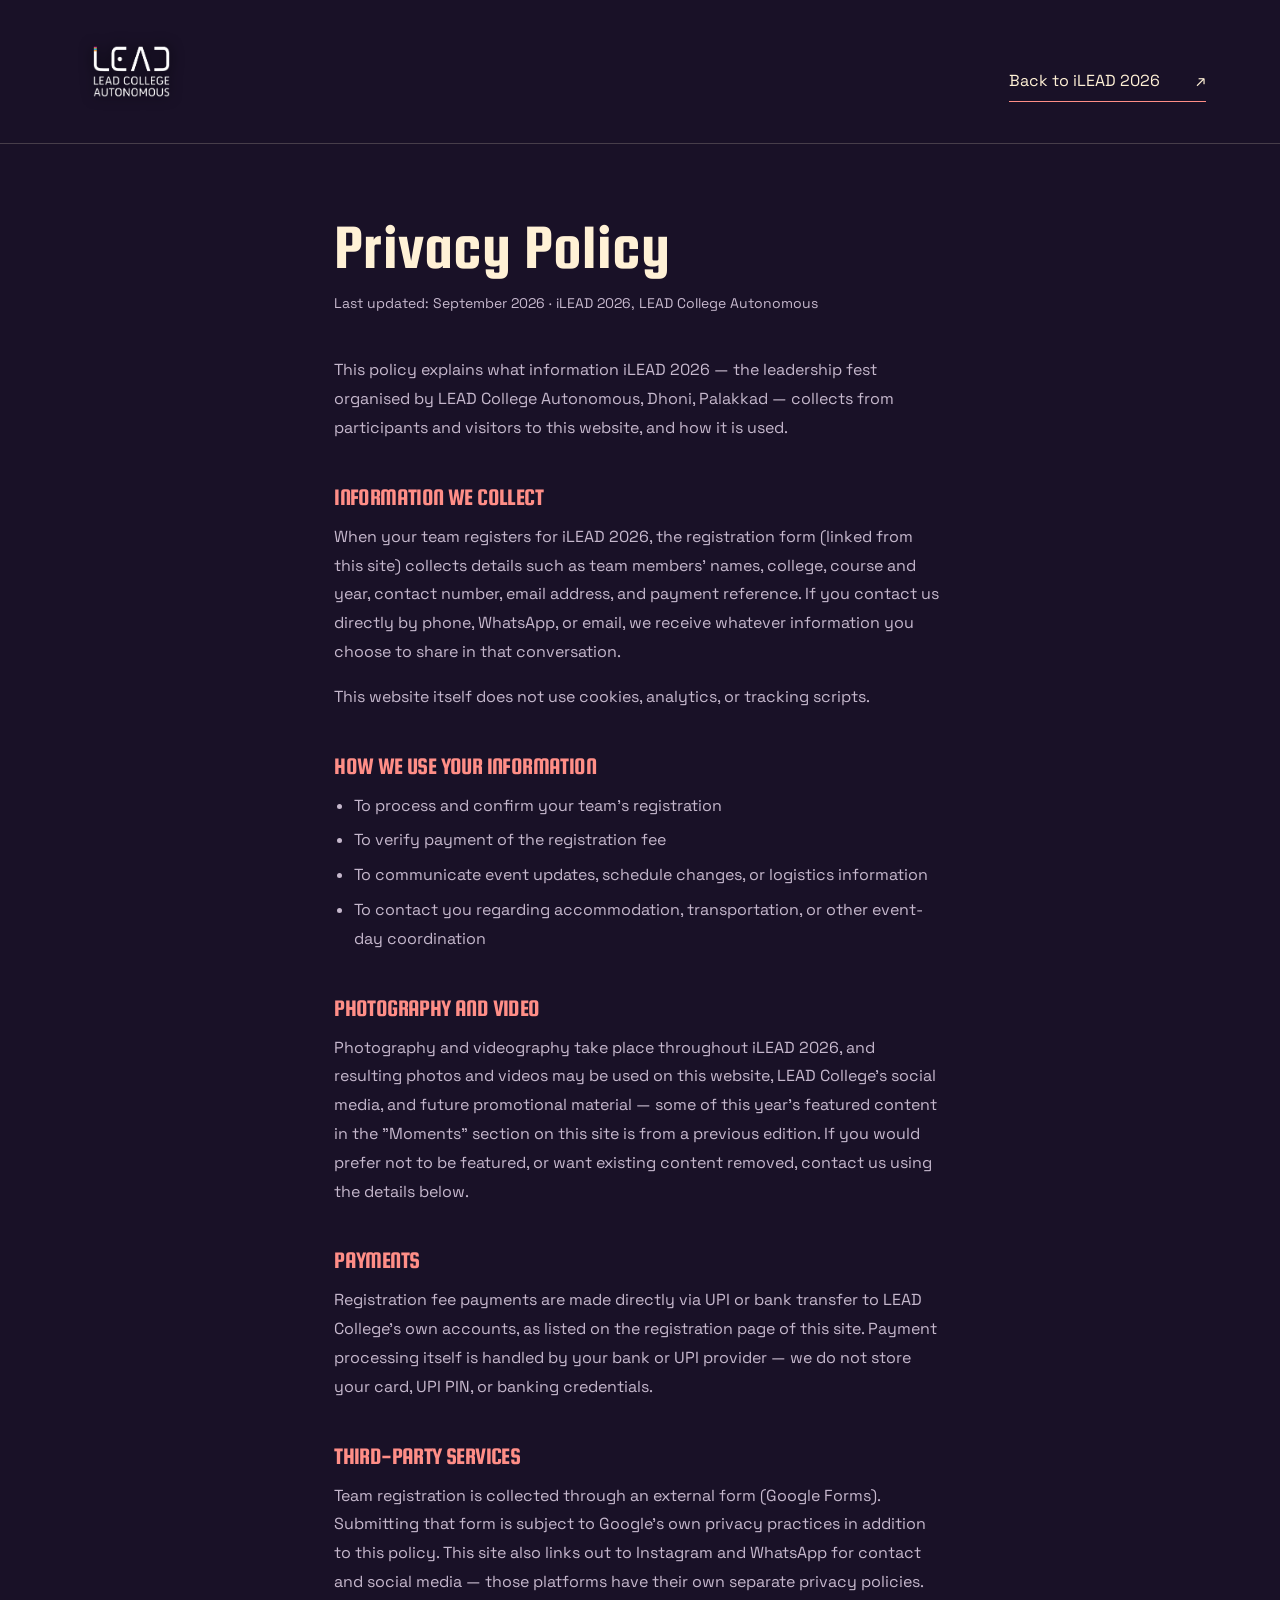
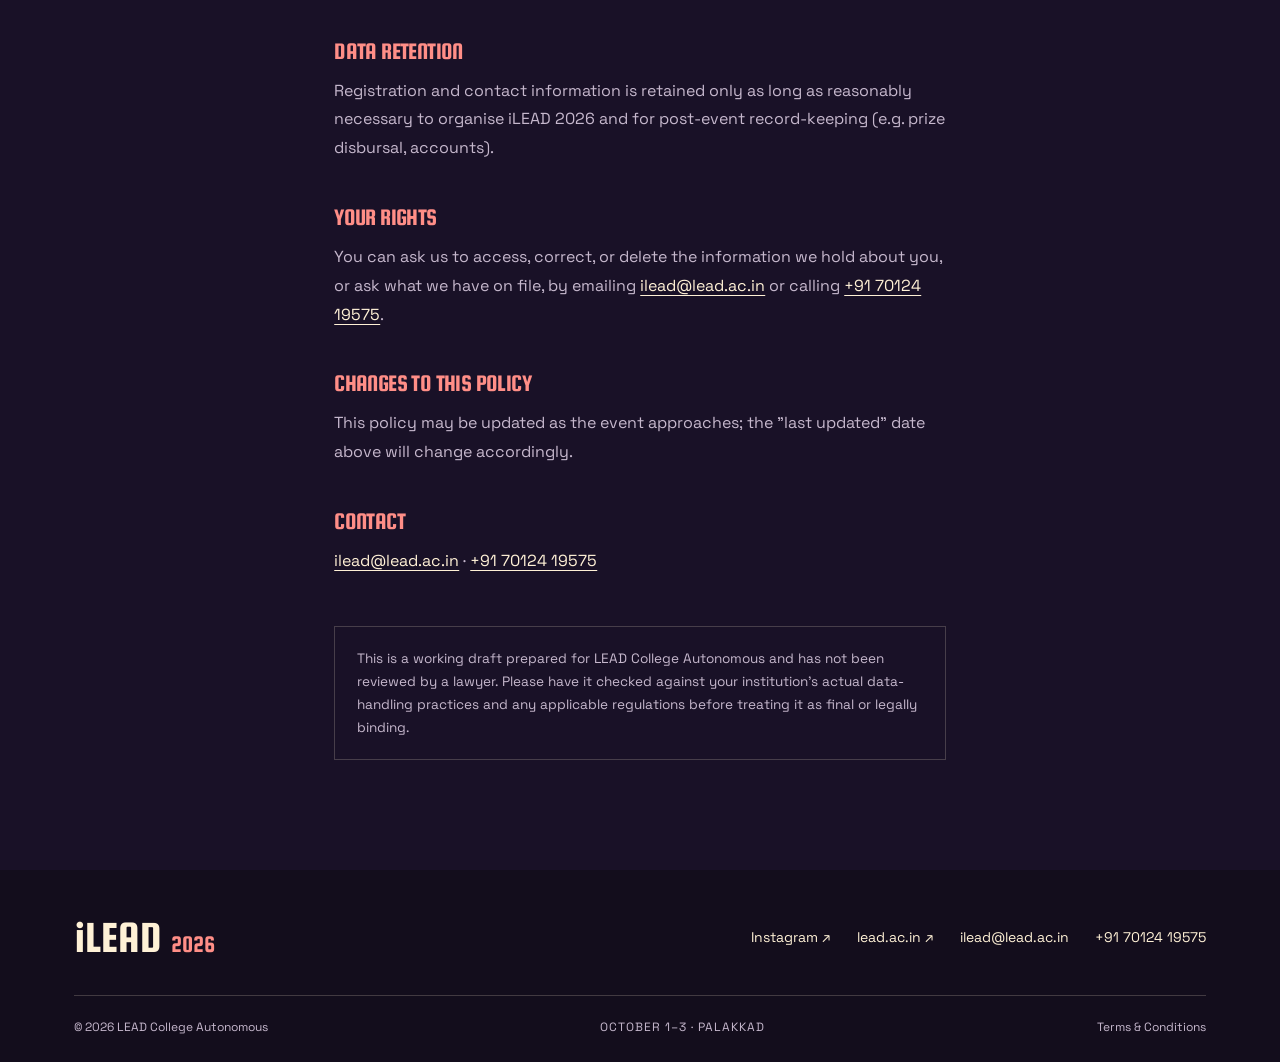
==== commit 31e1f37f: "Update site 2026-09-21T08:58:40Z" ====
--- a/privacy-policy.html
+++ b/privacy-policy.html
@@ -6,17 +6,13 @@
   <meta name="theme-color" content="#191127">
   <title>Privacy Policy — iLEAD 2026</title>
   <meta name="description" content="Privacy policy for iLEAD 2026, LEAD College Autonomous's leadership fest, October 1–3, 2026.">
-  <link rel="icon" type="image/png" sizes="32x32" href="assets/favicon-32.png">
-  <link rel="apple-touch-icon" sizes="180x180" href="assets/favicon-180.png">
+  <link rel="icon" type="image/svg+xml" href="data:image/svg+xml,%3Csvg xmlns='http://www.w3.org/2000/svg' viewBox='0 0 64 64'%3E%3Crect width='64' height='64' rx='14' fill='%23191127'/%3E%3Cpath d='M26 26h12v29H26z' fill='%23fff2d6'/%3E%3Ccircle cx='32' cy='15' r='7' fill='%23ff857d'/%3E%3C/svg%3E">
   <link rel="stylesheet" href="styles.css">
 </head>
 <body>
   <a class="skip-link" href="#main">Skip to content</a>
   <header class="legal-header">
-    <div class="header-logos">
-      <a class="college-logo" href="index.html" aria-label="LEAD College Autonomous — back to iLEAD 2026"><img src="assets/lead-white.png" alt="LEAD College Autonomous" width="579" height="449"></a>
-      <a class="event-logo" href="index.html" aria-label="iLEAD 2026 — back to home"><img src="assets/ilead-2026-logo.webp" alt="iLEAD 2026" width="1200" height="733"></a>
-    </div>
+    <a class="college-logo" href="index.html" aria-label="LEAD College Autonomous — back to iLEAD 2026"><img src="assets/lead-white.png" alt="LEAD College Autonomous" width="579" height="449"></a>
     <a class="text-link" href="index.html">Back to iLEAD 2026 <span aria-hidden="true">↗</span></a>
   </header>
   <main id="main" class="legal">
@@ -60,6 +56,6 @@
 
     <div class="legal-note">This is a working draft prepared for LEAD College Autonomous and has not been reviewed by a lawyer. Please have it checked against your institution's actual data-handling practices and any applicable regulations before treating it as final or legally binding.</div>
   </main>
-  <footer class="footer"><div class="footer-top"><a href="index.html" class="footer-wordmark" aria-label="iLEAD 2026 — back to home"><img src="assets/ilead-2026-logo.webp" alt="iLEAD 2026" width="1200" height="733"></a><div><a href="https://www.instagram.com/lead_college_official?stkn=MWVzd3Bpbml3MWpnZA==" target="_blank" rel="noopener noreferrer">Instagram ↗</a><a href="https://lead.ac.in" target="_blank" rel="noopener noreferrer">lead.ac.in ↗</a><a href="mailto:ilead@lead.ac.in">ilead@lead.ac.in</a><a href="tel:+917012419575">+91 70124 19575</a></div></div><div class="footer-bottom"><span>© 2026 LEAD College Autonomous</span><span>OCTOBER 1–3 · PALAKKAD</span><a href="terms.html">Terms &amp; Conditions</a></div></footer>
+  <footer class="footer"><div class="footer-top"><a href="index.html" class="footer-wordmark" aria-label="iLEAD back to home">iLEAD <span>2026</span></a><div><a href="https://www.instagram.com/lead_college_official?stkn=MWVzd3Bpbml3MWpnZA==" target="_blank" rel="noopener noreferrer">Instagram ↗</a><a href="https://lead.ac.in" target="_blank" rel="noopener noreferrer">lead.ac.in ↗</a><a href="mailto:ilead@lead.ac.in">ilead@lead.ac.in</a><a href="tel:+917012419575">+91 70124 19575</a></div></div><div class="footer-bottom"><span>© 2026 LEAD College Autonomous</span><span>OCTOBER 1–3 · PALAKKAD</span><a href="terms.html">Terms &amp; Conditions</a></div></footer>
 </body>
 </html>
--- a/styles.css
+++ b/styles.css
@@ -3,17 +3,17 @@
 @font-face{font-family:'Space Grotesk';src:url('assets/space-grotesk-700.woff') format('woff');font-weight:600 700;font-style:normal;font-display:swap}
 :root{--ink:#191127;--dark:#17101f;--cream:#fff1d6;--coral:#ff8e87;--pink:#f57bb5;--muted:#c6b8cd;--line:rgba(255,241,214,.2);--heading:'Squada One','Arial Narrow',sans-serif;--body:'Space Grotesk',Arial,sans-serif}
 *{box-sizing:border-box}html{scroll-behavior:smooth;scroll-padding-top:110px}body{margin:0;background:var(--ink);color:var(--cream);font-family:var(--body);font-size:1rem;line-height:1.55}a{color:inherit;text-decoration:none}button{font:inherit}a,button{-webkit-tap-highlight-color:transparent}button,a{touch-action:manipulation}img{display:block;max-width:100%;height:auto}h1,h2,h3,p,figure{margin:0}h2,h3{font-family:var(--heading);font-weight:400;line-height:1}h2{font-size:clamp(3.6rem,6.5vw,6.5rem);letter-spacing:-.025em;text-transform:uppercase}h2 em{font-style:normal;color:var(--coral)}p{max-width:65ch}a:focus-visible,button:focus-visible{outline:3px solid var(--cream);outline-offset:6px}.skip-link{position:fixed;top:-100px;left:20px;z-index:100;background:var(--cream);color:var(--ink);padding:12px 18px}.skip-link:focus{top:10px}.section-pad{padding:90px max(5.8vw,24px)}section[id]{scroll-margin-top:100px}.eyebrow,.section-kicker{font-size:.875rem;letter-spacing:.13em;text-transform:uppercase}.section-kicker{display:flex;justify-content:space-between;gap:20px;color:var(--muted);margin-bottom:50px}.button{display:inline-flex;align-items:center;justify-content:space-between;gap:40px;min-height:56px;padding:16px 25px;font-weight:600;font-size:1rem;transition:transform .2s,background .2s;border:1px solid transparent}.button:hover{transform:translateY(-3px)}.button span{font-size:1.4rem;line-height:1}.button-cream{background:var(--cream);color:var(--ink)}.button-cream:hover{background:#fff}.button-outline{border-color:var(--line)}.button-outline:hover{background:var(--cream);color:var(--ink)}.button-dark{background:var(--ink);color:var(--cream)}.button-dark:hover{background:#30203f}
-.site-header{height:106px;padding:0 4.3vw;display:flex;align-items:center;justify-content:space-between;gap:28px;position:absolute;top:0;left:0;right:0;z-index:20;border-bottom:1px solid rgba(255,255,255,.2);background:linear-gradient(#171026bb,#17102620)}.header-logos{display:flex;align-items:center;gap:16px}.college-logo{width:115px;flex-shrink:0}.college-logo img{width:100%;height:95px;object-fit:contain}.event-logo{width:130px;flex-shrink:0}.event-logo img{width:100%;height:auto;object-fit:contain;display:block}.desktop-nav{display:flex;align-items:center;gap:32px;font-size:.925rem}.desktop-nav a{transition:color .2s}.desktop-nav a:hover{color:var(--coral)}.header-cta{font-size:.925rem;padding:12px 20px;border:1px solid var(--cream);display:flex;gap:28px;align-items:center}.header-cta:hover{background:var(--cream);color:var(--ink)}.menu-toggle{display:none}.mobile-nav[hidden]{display:none}
+.site-header{height:106px;padding:0 4.3vw;display:flex;align-items:center;justify-content:space-between;gap:28px;position:absolute;top:0;left:0;right:0;z-index:20;border-bottom:1px solid rgba(255,255,255,.2);background:linear-gradient(#171026bb,#17102620)}.college-logo{width:115px;flex-shrink:0}.college-logo img{width:100%;height:95px;object-fit:contain}.desktop-nav{display:flex;align-items:center;gap:32px;font-size:.925rem}.desktop-nav a{transition:color .2s}.desktop-nav a:hover{color:var(--coral)}.header-cta{font-size:.925rem;padding:12px 20px;border:1px solid var(--cream);display:flex;gap:28px;align-items:center}.header-cta:hover{background:var(--cream);color:var(--ink)}.menu-toggle{display:none}.mobile-nav[hidden]{display:none}
 .hero{position:relative;min-height:max(860px,100svh);height:auto;isolation:isolate;overflow:hidden;background:#4d304c}.hero-art{position:absolute;inset:-2%;z-index:-3;background:url('assets/campus-sunset.webp') center 55%/cover no-repeat;transform:translate3d(var(--pointer-x,0px),var(--pointer-y,0px),0) scale(1.03);transition:transform 1.2s ease-out;will-change:transform}.hero-shade{position:absolute;inset:0;z-index:-2;background:linear-gradient(90deg,rgba(32,16,41,.63) 0%,rgba(31,14,34,.25) 54%,rgba(31,14,34,.02) 85%),linear-gradient(0deg,#191127f5 0%,#19112730 33%,#19112710 72%,#191127a8 100%)}.hero-inner{min-height:max(860px,100svh);padding:141px 5.8vw 75px;display:flex;flex-direction:column}.hero-topline{display:flex;justify-content:space-between;align-items:center;gap:25px;font-size:.8rem;letter-spacing:.12em}.date-chip{border:1px solid rgba(255,241,214,.65);padding:9px 15px;font-size:.875rem;white-space:nowrap}.hero-title-wrap{margin-top:28px;width:max-content;max-width:100%;position:relative}.hero-title-wrap>.eyebrow{letter-spacing:.28em;font-size:1rem;margin-bottom:12px}.hero h1{display:flex;flex-direction:column;position:relative;width:fit-content;line-height:.79;font-family:var(--heading);font-weight:400;letter-spacing:-.025em;padding-bottom:5px}.ilead-word{font-size:clamp(9rem,19.2vw,19rem);display:block;background:linear-gradient(#fff9dc 22%,#ffe2b8 69%,#febbc1);background-clip:text;color:transparent;filter:drop-shadow(3px 7px 0 #53285160);line-height:.92}.year{font-size:clamp(4.7rem,9.4vw,9.5rem);align-self:flex-end;color:var(--pink);font-style:italic;-webkit-text-stroke:1px var(--cream);text-shadow:4px 6px 0 #2f163e;letter-spacing:-.01em;margin-top:-.02em;line-height:.92;padding-right:15px}.hero-tagline{font-size:clamp(1.4rem,2.35vw,2.2rem);margin-top:18px;letter-spacing:-.03em}.hero-bottom{margin-top:auto;display:flex;align-items:flex-end;justify-content:space-between;gap:30px;padding-top:30px}.hero-intro{color:#eadfe7;font-size:1.05rem;line-height:1.6;margin-bottom:23px}.location-stamp{display:flex;gap:16px;align-items:center;padding-bottom:8px}.crosshair{font-size:3rem;color:var(--coral);line-height:1}.location-stamp div{display:flex;flex-direction:column}.location-stamp span:not(.crosshair){font-size:.75rem;letter-spacing:.15em;color:var(--coral);margin-bottom:6px}.location-stamp strong{font-family:var(--heading);font-size:1.45rem;letter-spacing:.06em}.location-stamp small{font-size:.875rem;color:var(--muted)}.hero-caption{position:absolute;bottom:25px;right:5.8vw;font-size:.75rem;letter-spacing:.17em;color:#d0c0cf}.festival-strip{background:var(--coral);color:var(--ink);overflow:hidden;padding:20px 0}.festival-strip>div{display:flex;justify-content:space-around;align-items:center;gap:24px;width:100%;min-width:1000px;font-family:var(--heading);font-size:1.45rem;line-height:1;letter-spacing:.03em;padding:0 30px}.strip-star{font-size:1.5rem}
 .intro{background:var(--ink)}.intro-layout{display:grid;grid-template-columns:1.1fr 1fr;gap:7vw;align-items:center}.intro-copy{font-size:1.15rem;color:#d8cadb}.intro-copy p+p{margin-top:23px;color:var(--coral)}.stats{display:grid;grid-template-columns:repeat(3,1fr);margin-top:58px;border-top:1px solid var(--line);padding-top:40px}.stats>div{display:flex;flex-direction:column;border-right:1px solid var(--line);padding-left:4vw}.stats>div:first-child{padding-left:0}.stats>div:last-child{border:0}.stats strong{font-family:var(--heading);font-size:clamp(4rem,6.6vw,6.4rem);line-height:1.1}.stats strong span{color:var(--coral)}.stats>div>span{font-size:.8rem;letter-spacing:.12em;color:var(--muted);margin-top:9px}.experience{background:#21162e;border-top:1px solid var(--line)}.section-heading{display:flex;justify-content:space-between;align-items:flex-end;margin-bottom:45px;gap:30px}.section-heading>p{font-size:1.1rem;color:#d8cadb;padding-bottom:8px}.crew-art{position:relative;height:420px;overflow:hidden;background:#44304a}.crew-art:after{content:'';position:absolute;inset:40% 0 0;background:linear-gradient(transparent,#17101fc9)}.crew-art img{width:100%;height:100%;object-fit:cover;object-position:50% 47%}.crew-art figcaption{position:absolute;left:32px;bottom:28px;font-family:var(--heading);font-size:clamp(1.5rem,3vw,2.75rem);letter-spacing:.015em;z-index:1;max-width:80%}.art-label{position:absolute;right:22px;top:22px;font-size:.8rem;letter-spacing:.1em;border:1px solid #fff1d670;padding:7px 12px;z-index:1;background:#19112770}.experience-grid{display:grid;grid-template-columns:repeat(4,1fr)}.experience-grid article{padding:28px 24px 12px;border-right:1px solid var(--line);display:flex;flex-direction:column;align-items:flex-start}.experience-grid article:first-child{padding-left:0}.experience-grid article:last-child{padding-right:0;border:0}.event-no{font-family:var(--heading);font-size:1.65rem;color:var(--coral);margin-bottom:25px}.event-tag{font-size:.75rem;letter-spacing:.08em;color:var(--muted);display:block;min-height:36px}.experience-grid h3{font-size:clamp(2rem,2.6vw,3rem);text-transform:uppercase;margin:8px 0 19px}.experience-grid p{font-size:1rem;color:var(--muted)}
 .prizes{background:var(--cream);color:var(--ink);position:relative;overflow:hidden}.prizes .section-kicker{color:#725967}.prize-top{display:flex;align-items:center;justify-content:space-between;gap:30px;margin-bottom:40px}.prize-top h2{font-size:clamp(6rem,14vw,13.5rem);line-height:1.05;color:var(--ink);white-space:nowrap}.prize-top h2 .rupee{font-size:.55em;vertical-align:15%;font-family:var(--body)}.prize-top h2 span:last-child{font-size:.6em}.prize-top>p{font-size:1.3rem;line-height:1.6}.prize-top>p em{font-style:normal;color:#915469}.prize-grid{display:grid;grid-template-columns:repeat(3,1fr);border-top:1px solid #19112740}.prize-grid>div{display:flex;flex-direction:column;border-right:1px solid #19112740;padding:28px 0 0 35px}.prize-grid>div:first-child{padding-left:0}.prize-grid>div:last-child{border:0}.prize-grid>div>span{font-size:.8rem;letter-spacing:.11em;color:#684d60}.prize-grid strong{font-family:var(--heading);font-size:clamp(2.1rem,3.6vw,3.7rem);line-height:1.4}.first-prize strong{color:#ad3e68}.prize-tiers{margin-top:32px;padding-top:28px;border-top:1px solid #19112740}.prize-tiers .eyebrow{font-size:.8rem;letter-spacing:.11em;color:#684d60;margin:0 0 16px}.prize-tiers ul{list-style:none;margin:0;padding:0;display:flex;flex-wrap:wrap;gap:16px 44px}.prize-tiers li{display:flex;align-items:baseline;gap:10px}.prize-tiers li strong{font-family:var(--heading);font-size:1.6rem;color:#ad3e68}.prize-tiers li span{font-size:.95rem;color:#5c4655}.prize-tiers-total{margin-top:20px;padding-top:18px;border-top:1px dashed #19112740;display:flex;align-items:baseline;gap:12px}.prize-tiers-total span{font-size:.8rem;letter-spacing:.11em;color:#684d60;text-transform:uppercase}.prize-tiers-total strong{font-family:var(--heading);font-size:2rem;color:var(--ink)}.winners .section-heading{margin-bottom:35px}.winners-years{display:flex;gap:10px;margin-bottom:24px}.winners-year{font:inherit;background:none;border:1px solid var(--line);color:var(--muted);padding:8px 20px;border-radius:999px;cursor:pointer;font-size:.8rem;letter-spacing:.1em;text-transform:uppercase;transition:background .2s ease,color .2s ease,border-color .2s ease}.winners-year:hover{border-color:var(--coral);color:var(--cream)}.winners-year.is-active{background:var(--coral);border-color:var(--coral);color:var(--ink)}.winners-track{display:flex;overflow-x:auto;scroll-snap-type:x mandatory;-webkit-overflow-scrolling:touch;border-top:1px solid var(--line);scrollbar-width:none}.winners-track::-webkit-scrollbar{display:none}.winners-panel{flex:0 0 100%;scroll-snap-align:start;min-width:0}.winners-table{width:100%;border-collapse:collapse;min-width:560px}.winners-table th{text-align:left;font-size:.8rem;letter-spacing:.11em;color:var(--muted);text-transform:uppercase;padding:14px 20px;border-bottom:1px solid var(--line)}.winners-table td{padding:18px 20px;border-bottom:1px solid var(--line);font-size:1.05rem}.winners-table td:first-child{white-space:nowrap;display:flex;align-items:center;gap:10px}.medal{font-size:1.3rem;line-height:1}.winners-table tbody tr:hover{background:#ffffff0a}
 .participate-layout{display:grid;grid-template-columns:1.2fr 1fr;gap:7vw;align-items:center}.participate-layout>div>p{color:var(--muted);margin-top:28px;font-size:1.05rem}.text-link{display:inline-flex;gap:36px;margin-top:28px;padding-bottom:8px;border-bottom:1px solid var(--coral);color:var(--cream)}.text-link:hover{color:var(--coral)}.eligibility{border:1px solid #80506f;padding:30px}.eligibility .eyebrow{margin-top:0;color:var(--coral);font-size:.8rem;margin-bottom:22px}.eligibility>div:not(.team-count){display:flex;align-items:center;justify-content:space-between;padding:20px 0;border-top:1px solid var(--line);gap:20px}.eligibility strong{font-weight:400;color:var(--coral)}.team-count{display:flex;align-items:center;gap:28px;margin-top:10px;padding-top:15px;border-top:1px solid var(--line)}.team-count strong{font-family:var(--heading);font-size:5rem;line-height:1;color:var(--cream)}.team-count span{font-size:.8rem;letter-spacing:.1em;color:var(--muted)}
 .venue{display:grid;grid-template-columns:1fr 1fr;background:#2b1c36}.venue-photo{height:660px;position:relative;overflow:hidden}.venue-photo img{width:100%;height:100%;object-fit:cover;object-position:50% 43%}.venue-photo>span{position:absolute;bottom:28px;left:30px;background:var(--ink);color:var(--cream);font-size:.75rem;letter-spacing:.15em;padding:9px 15px}.venue-copy{padding:65px 5.8vw;display:flex;flex-direction:column;align-items:flex-start;justify-content:center}.venue-copy>.section-kicker{margin-bottom:35px}.venue-name{font-size:1.25rem;margin-top:25px}.venue-name span{font-size:.875rem;color:var(--muted)}.venue-copy>p:not(.venue-name):not(.section-kicker){color:var(--muted);margin-top:10px}.venue-date{display:flex;gap:22px;align-items:center;margin:28px 0}.venue-date strong{font-family:var(--heading);font-size:3rem;line-height:1}.venue-date span{font-size:.8rem;line-height:1.35;letter-spacing:.08em;color:var(--coral)}
-.registration{background:linear-gradient(115deg,#ffb08c 0%,#ff9791 45%,#e893c0 100%);color:var(--ink);display:flex;align-items:center;justify-content:space-between;position:relative;overflow:hidden}.registration .eyebrow{margin-bottom:25px}.registration h2{font-size:clamp(4rem,7.8vw,8rem);position:relative;z-index:1}.registration h2 em{color:#683148}.registration p:not(.eyebrow){margin:27px 0;font-size:1.1rem;position:relative;z-index:1}.registration .button{position:relative;z-index:1}.registration-mark{font-family:var(--heading);font-size:33rem;line-height:.8;letter-spacing:-.06em;position:absolute;right:8vw;bottom:-20px;opacity:.13;transform:rotate(8deg);pointer-events:none}.registration-mark span{font-size:.23em;position:absolute;bottom:35px;left:60px;letter-spacing:-.025em;transform:rotate(-8deg);color:var(--ink)}.footer{padding:45px 5.8vw 25px;background:#130d1c}.footer-top{display:flex;justify-content:space-between;gap:30px;align-items:center;padding-bottom:35px;border-bottom:1px solid var(--line)}.footer-wordmark{display:block;width:190px;flex-shrink:0}.footer-wordmark img{width:100%;height:auto;display:block}.footer-top>div{display:flex;gap:28px;font-size:.875rem}.footer-top a:hover,.footer-bottom a:hover{color:var(--coral)}.footer-bottom{display:flex;justify-content:space-between;gap:25px;font-size:.75rem;color:var(--muted);margin-top:22px}.footer-bottom>span:nth-child(2){letter-spacing:.08em}
+.registration{background:linear-gradient(115deg,#ffb08c 0%,#ff9791 45%,#e893c0 100%);color:var(--ink);display:flex;align-items:center;justify-content:space-between;position:relative;overflow:hidden}.registration .eyebrow{margin-bottom:25px}.registration h2{font-size:clamp(4rem,7.8vw,8rem);position:relative;z-index:1}.registration h2 em{color:#683148}.registration p:not(.eyebrow){margin:27px 0;font-size:1.1rem;position:relative;z-index:1}.registration .button{position:relative;z-index:1}.registration-mark{font-family:var(--heading);font-size:33rem;line-height:.8;letter-spacing:-.06em;position:absolute;right:8vw;bottom:-20px;opacity:.13;transform:rotate(8deg);pointer-events:none}.registration-mark span{font-size:.23em;position:absolute;bottom:35px;left:60px;letter-spacing:-.025em;transform:rotate(-8deg);color:var(--ink)}.footer{padding:45px 5.8vw 25px;background:#130d1c}.footer-top{display:flex;justify-content:space-between;gap:30px;align-items:center;padding-bottom:35px;border-bottom:1px solid var(--line)}.footer-wordmark{font-family:var(--heading);font-size:2.8rem;line-height:1}.footer-wordmark span{color:var(--coral);font-size:1.5rem}.footer-top>div{display:flex;gap:28px;font-size:.875rem}.footer-top a:hover,.footer-bottom a:hover{color:var(--coral)}.footer-bottom{display:flex;justify-content:space-between;gap:25px;font-size:.75rem;color:var(--muted);margin-top:22px}.footer-bottom>span:nth-child(2){letter-spacing:.08em}
 @media(min-width:1500px){.section-pad{padding-left:max(5.8vw,calc((100vw - 1350px)/2));padding-right:max(5.8vw,calc((100vw - 1350px)/2))}}
 @media(max-width:1100px){.desktop-nav{gap:20px}.hero{min-height:800px}.hero-inner{min-height:800px}.hero-title-wrap{margin-top:65px}.site-header{gap:18px}.experience-grid article{padding-left:18px;padding-right:18px}.venue-photo{height:640px}.venue-copy{padding:50px 40px}.prize-top>p{font-size:1.1rem}}
-@media(max-width:800px){.section-pad{padding:65px 25px}.section-kicker{margin-bottom:35px;font-size:.75rem}.section-kicker>span:last-child{font-size:.75rem}.site-header{height:86px;padding:0 22px}.college-logo{width:93px}.college-logo img{height:78px}.header-logos{gap:10px}.event-logo{width:100px}.desktop-nav{display:none}.header-cta{margin-left:auto;font-size:.875rem;padding:10px 16px;gap:20px}.menu-toggle{display:flex;width:42px;height:44px;flex-direction:column;justify-content:center;align-items:center;gap:6px;background:none;color:var(--cream);border:0;padding:8px}.menu-toggle span{height:2px;width:23px;background:currentColor;transition:transform .2s}.menu-toggle[aria-expanded=true] span:first-child{transform:translateY(4px) rotate(45deg)}.menu-toggle[aria-expanded=true] span:last-child{transform:translateY(-4px) rotate(-45deg)}.mobile-nav{display:flex;flex-direction:column;position:absolute;top:86px;left:0;right:0;background:#191127fa;padding:16px 25px 24px;border-bottom:1px solid var(--line)}.mobile-nav a{padding:13px 0;font-size:1.1rem;border-bottom:1px solid var(--line)}.mobile-nav a:last-child{border:0;color:var(--coral)}.hero{height:auto;min-height:860px}.hero-inner{padding:116px 25px 58px;min-height:860px}.hero-topline{font-size:.75rem;gap:12px;align-items:flex-start}.hero-topline>span:first-child{max-width:210px}.date-chip{font-size:.75rem;padding:7px 10px;letter-spacing:.07em}.hero-title-wrap{margin-top:47px}.hero-title-wrap>.eyebrow{font-size:.8rem}.ilead-word{font-size:25vw}.year{font-size:12vw}.hero-tagline{font-size:1.6rem}.hero-art{background-position:59% 50%}.hero-shade{background:linear-gradient(0deg,#191127 0%,#19112775 30%,#1911270d 70%,#1911279e 100%),linear-gradient(90deg,#24122f70,transparent)}.hero-bottom{gap:18px}.hero-intro{font-size:1rem}.location-stamp{gap:8px}.location-stamp strong{font-size:1.1rem}.crosshair{font-size:2.5rem}.location-stamp small{font-size:.75rem}.hero-caption{right:25px;font-size:.75rem;bottom:20px}.intro-layout{gap:35px;grid-template-columns:1fr 1fr}.intro-copy{font-size:1rem}.stats strong{font-size:3.8rem}.stats>div>span{font-size:.75rem;letter-spacing:.07em}.section-heading>p{font-size:1rem}.crew-art{height:370px}.experience-grid{grid-template-columns:repeat(2,1fr)}.experience-grid article{padding:26px 24px 30px;border-bottom:1px solid var(--line)}.experience-grid article:nth-child(2){border-right:0}.experience-grid article:nth-child(3){padding-left:0;border-bottom:0}.experience-grid article:last-child{padding-left:24px}.experience-grid h3{font-size:2.5rem}.event-no{margin-bottom:15px}.event-tag{min-height:0}.prize-top{align-items:flex-start;flex-direction:column;gap:12px}.prize-top h2{font-size:7.5rem}.prize-top>p{font-size:1rem}.prize-grid>div{padding-left:18px}.prize-grid strong{font-size:2.5rem}.prize-grid>div>span{font-size:.75rem;letter-spacing:.06em}.participate-layout{gap:30px;grid-template-columns:1fr 1fr}.participate h2{font-size:3.5rem}.eligibility{padding:22px}.eligibility>div:not(.team-count){flex-direction:column;align-items:flex-start;gap:5px}.venue{grid-template-columns:1fr 1fr}.venue-photo{height:620px}.venue-copy{padding:40px 27px}.venue-copy h2{font-size:3.5rem}.venue-name{font-size:1.1rem}.venue-copy .button{padding:14px 18px;gap:20px}.registration-mark{right:2vw;font-size:28rem}.footer-top{align-items:flex-start}.footer-top>div{flex-direction:column;gap:12px}.footer-bottom{flex-wrap:wrap}.footer-bottom>span:nth-child(2){display:none}}
-@media(max-width:520px){h2{font-size:3.6rem}.section-kicker>span:last-child{display:none}.hero{height:auto;min-height:850px}.hero-inner{min-height:850px}.hero-title-wrap{margin-top:50px}.hero-topline>span:first-child{max-width:155px;font-size:.75rem}.hero-topline .date-chip{font-size:.75rem}.hero h1{max-width:100%}.ilead-word{font-size:27vw}.year{font-size:16vw}.hero-title-wrap>.eyebrow{font-size:.75rem;letter-spacing:.2em}.hero-tagline{font-size:1.4rem;margin-top:16px}.hero-art{background-position:59% 56%}.hero-bottom{flex-direction:column;align-items:flex-start;gap:25px}.hero-intro{max-width:260px;line-height:1.5;margin-bottom:18px}.hero-bottom .button{min-height:52px;padding:12px 20px}.location-stamp{border-top:1px solid var(--line);width:100%;padding-top:20px}.location-stamp div{display:grid;grid-template-columns:auto auto;column-gap:14px;align-items:center}.location-stamp span:not(.crosshair){grid-column:1 / -1;font-size:.75rem;margin-bottom:3px}.location-stamp strong{font-size:1.05rem}.location-stamp small{font-size:.75rem}.crosshair{font-size:2rem}.hero-caption{font-size:.75rem}.festival-strip{padding:18px 0}.festival-strip>div{font-size:1.25rem}.intro-layout{grid-template-columns:1fr;gap:28px}.stats{padding-top:25px;margin-top:35px;gap:10px}.stats>div{padding-left:10px}.stats strong{font-size:3.4rem}.stats>div>span{font-size:.75rem;line-height:1.5;max-width:95px}.section-heading{align-items:flex-start;flex-direction:column;gap:20px}.crew-art{height:340px;margin-left:-25px;margin-right:-25px}.crew-art img{object-position:49% 50%}.crew-art figcaption{left:25px;font-size:1.75rem;max-width:75%;bottom:24px;line-height:1.1}.art-label{font-size:.75rem;right:18px;top:18px}.experience-grid article{padding-left:18px;padding-right:16px}.experience-grid article:last-child{padding-left:18px}.experience-grid h3{font-size:2.15rem}.event-tag{font-size:.75rem;letter-spacing:.03em;min-height:32px}.experience-grid p{font-size:.925rem}.prize-top h2{font-size:6.5rem}.prize-grid{grid-template-columns:1fr}.prize-grid>div,.prize-grid>div:first-child{padding:20px 0;border-right:0;border-bottom:1px solid #19112740;flex-direction:row;align-items:center;gap:15px;justify-content:space-between}.prize-grid>div:last-child{padding-bottom:0}.prize-grid strong{font-size:2.35rem}.prize-grid>div>span{font-size:.75rem}.participate-layout{grid-template-columns:1fr;gap:40px}.eligibility>div:not(.team-count){flex-direction:row;align-items:center}.venue{grid-template-columns:1fr}.venue-photo{height:430px}.venue-copy{padding:50px 25px}.venue-copy h2{font-size:4rem}.venue-name{font-size:1.2rem}.registration h2{font-size:3.85rem}.registration .button{gap:22px;padding:15px 20px;font-size:.95rem}.registration-mark{font-size:25rem;right:-35px;bottom:-30px;opacity:.07}.footer{padding:35px 25px 25px}.footer-wordmark{width:150px}.footer-top>div{font-size:.8rem}.footer-bottom{font-size:.75rem}.footer-bottom>span:first-child{max-width:210px}.footer-bottom>a{margin-left:auto}}
+@media(max-width:800px){.section-pad{padding:65px 25px}.section-kicker{margin-bottom:35px;font-size:.75rem}.section-kicker>span:last-child{font-size:.75rem}.site-header{height:86px;padding:0 22px}.college-logo{width:93px}.college-logo img{height:78px}.desktop-nav{display:none}.header-cta{margin-left:auto;font-size:.875rem;padding:10px 16px;gap:20px}.menu-toggle{display:flex;width:42px;height:44px;flex-direction:column;justify-content:center;align-items:center;gap:6px;background:none;color:var(--cream);border:0;padding:8px}.menu-toggle span{height:2px;width:23px;background:currentColor;transition:transform .2s}.menu-toggle[aria-expanded=true] span:first-child{transform:translateY(4px) rotate(45deg)}.menu-toggle[aria-expanded=true] span:last-child{transform:translateY(-4px) rotate(-45deg)}.mobile-nav{display:flex;flex-direction:column;position:absolute;top:86px;left:0;right:0;background:#191127fa;padding:16px 25px 24px;border-bottom:1px solid var(--line)}.mobile-nav a{padding:13px 0;font-size:1.1rem;border-bottom:1px solid var(--line)}.mobile-nav a:last-child{border:0;color:var(--coral)}.hero{height:auto;min-height:860px}.hero-inner{padding:116px 25px 58px;min-height:860px}.hero-topline{font-size:.75rem;gap:12px;align-items:flex-start}.hero-topline>span:first-child{max-width:210px}.date-chip{font-size:.75rem;padding:7px 10px;letter-spacing:.07em}.hero-title-wrap{margin-top:47px}.hero-title-wrap>.eyebrow{font-size:.8rem}.ilead-word{font-size:25vw}.year{font-size:12vw}.hero-tagline{font-size:1.6rem}.hero-art{background-position:59% 50%}.hero-shade{background:linear-gradient(0deg,#191127 0%,#19112775 30%,#1911270d 70%,#1911279e 100%),linear-gradient(90deg,#24122f70,transparent)}.hero-bottom{gap:18px}.hero-intro{font-size:1rem}.location-stamp{gap:8px}.location-stamp strong{font-size:1.1rem}.crosshair{font-size:2.5rem}.location-stamp small{font-size:.75rem}.hero-caption{right:25px;font-size:.75rem;bottom:20px}.intro-layout{gap:35px;grid-template-columns:1fr 1fr}.intro-copy{font-size:1rem}.stats strong{font-size:3.8rem}.stats>div>span{font-size:.75rem;letter-spacing:.07em}.section-heading>p{font-size:1rem}.crew-art{height:370px}.experience-grid{grid-template-columns:repeat(2,1fr)}.experience-grid article{padding:26px 24px 30px;border-bottom:1px solid var(--line)}.experience-grid article:nth-child(2){border-right:0}.experience-grid article:nth-child(3){padding-left:0;border-bottom:0}.experience-grid article:last-child{padding-left:24px}.experience-grid h3{font-size:2.5rem}.event-no{margin-bottom:15px}.event-tag{min-height:0}.prize-top{align-items:flex-start;flex-direction:column;gap:12px}.prize-top h2{font-size:7.5rem}.prize-top>p{font-size:1rem}.prize-grid>div{padding-left:18px}.prize-grid strong{font-size:2.5rem}.prize-grid>div>span{font-size:.75rem;letter-spacing:.06em}.participate-layout{gap:30px;grid-template-columns:1fr 1fr}.participate h2{font-size:3.5rem}.eligibility{padding:22px}.eligibility>div:not(.team-count){flex-direction:column;align-items:flex-start;gap:5px}.venue{grid-template-columns:1fr 1fr}.venue-photo{height:620px}.venue-copy{padding:40px 27px}.venue-copy h2{font-size:3.5rem}.venue-name{font-size:1.1rem}.venue-copy .button{padding:14px 18px;gap:20px}.registration-mark{right:2vw;font-size:28rem}.footer-top{align-items:flex-start}.footer-top>div{flex-direction:column;gap:12px}.footer-bottom{flex-wrap:wrap}.footer-bottom>span:nth-child(2){display:none}}
+@media(max-width:520px){h2{font-size:3.6rem}.section-kicker>span:last-child{display:none}.hero{height:auto;min-height:850px}.hero-inner{min-height:850px}.hero-title-wrap{margin-top:50px}.hero-topline>span:first-child{max-width:155px;font-size:.75rem}.hero-topline .date-chip{font-size:.75rem}.hero h1{max-width:100%}.ilead-word{font-size:27vw}.year{font-size:16vw}.hero-title-wrap>.eyebrow{font-size:.75rem;letter-spacing:.2em}.hero-tagline{font-size:1.4rem;margin-top:16px}.hero-art{background-position:59% 56%}.hero-bottom{flex-direction:column;align-items:flex-start;gap:25px}.hero-intro{max-width:260px;line-height:1.5;margin-bottom:18px}.hero-bottom .button{min-height:52px;padding:12px 20px}.location-stamp{border-top:1px solid var(--line);width:100%;padding-top:20px}.location-stamp div{display:grid;grid-template-columns:auto auto;column-gap:14px;align-items:center}.location-stamp span:not(.crosshair){grid-column:1 / -1;font-size:.75rem;margin-bottom:3px}.location-stamp strong{font-size:1.05rem}.location-stamp small{font-size:.75rem}.crosshair{font-size:2rem}.hero-caption{font-size:.75rem}.festival-strip{padding:18px 0}.festival-strip>div{font-size:1.25rem}.intro-layout{grid-template-columns:1fr;gap:28px}.stats{padding-top:25px;margin-top:35px;gap:10px}.stats>div{padding-left:10px}.stats strong{font-size:3.4rem}.stats>div>span{font-size:.75rem;line-height:1.5;max-width:95px}.section-heading{align-items:flex-start;flex-direction:column;gap:20px}.crew-art{height:340px;margin-left:-25px;margin-right:-25px}.crew-art img{object-position:49% 50%}.crew-art figcaption{left:25px;font-size:1.75rem;max-width:75%;bottom:24px;line-height:1.1}.art-label{font-size:.75rem;right:18px;top:18px}.experience-grid article{padding-left:18px;padding-right:16px}.experience-grid article:last-child{padding-left:18px}.experience-grid h3{font-size:2.15rem}.event-tag{font-size:.75rem;letter-spacing:.03em;min-height:32px}.experience-grid p{font-size:.925rem}.prize-top h2{font-size:6.5rem}.prize-grid{grid-template-columns:1fr}.prize-grid>div,.prize-grid>div:first-child{padding:20px 0;border-right:0;border-bottom:1px solid #19112740;flex-direction:row;align-items:center;gap:15px;justify-content:space-between}.prize-grid>div:last-child{padding-bottom:0}.prize-grid strong{font-size:2.35rem}.prize-grid>div>span{font-size:.75rem}.participate-layout{grid-template-columns:1fr;gap:40px}.eligibility>div:not(.team-count){flex-direction:row;align-items:center}.venue{grid-template-columns:1fr}.venue-photo{height:430px}.venue-copy{padding:50px 25px}.venue-copy h2{font-size:4rem}.venue-name{font-size:1.2rem}.registration h2{font-size:3.85rem}.registration .button{gap:22px;padding:15px 20px;font-size:.95rem}.registration-mark{font-size:25rem;right:-35px;bottom:-30px;opacity:.07}.footer{padding:35px 25px 25px}.footer-wordmark{font-size:2.4rem}.footer-wordmark span{display:block;margin-top:8px;font-size:1.25rem}.footer-top>div{font-size:.8rem}.footer-bottom{font-size:.75rem}.footer-bottom>span:first-child{max-width:210px}.footer-bottom>a{margin-left:auto}}
 @media(prefers-reduced-motion:reduce){html{scroll-behavior:auto}*,*::before,*::after{animation:none!important;transition:none!important}.hero-art{transform:none;will-change:auto}}
 
 /* Guest portraits and layered festival artwork. */
